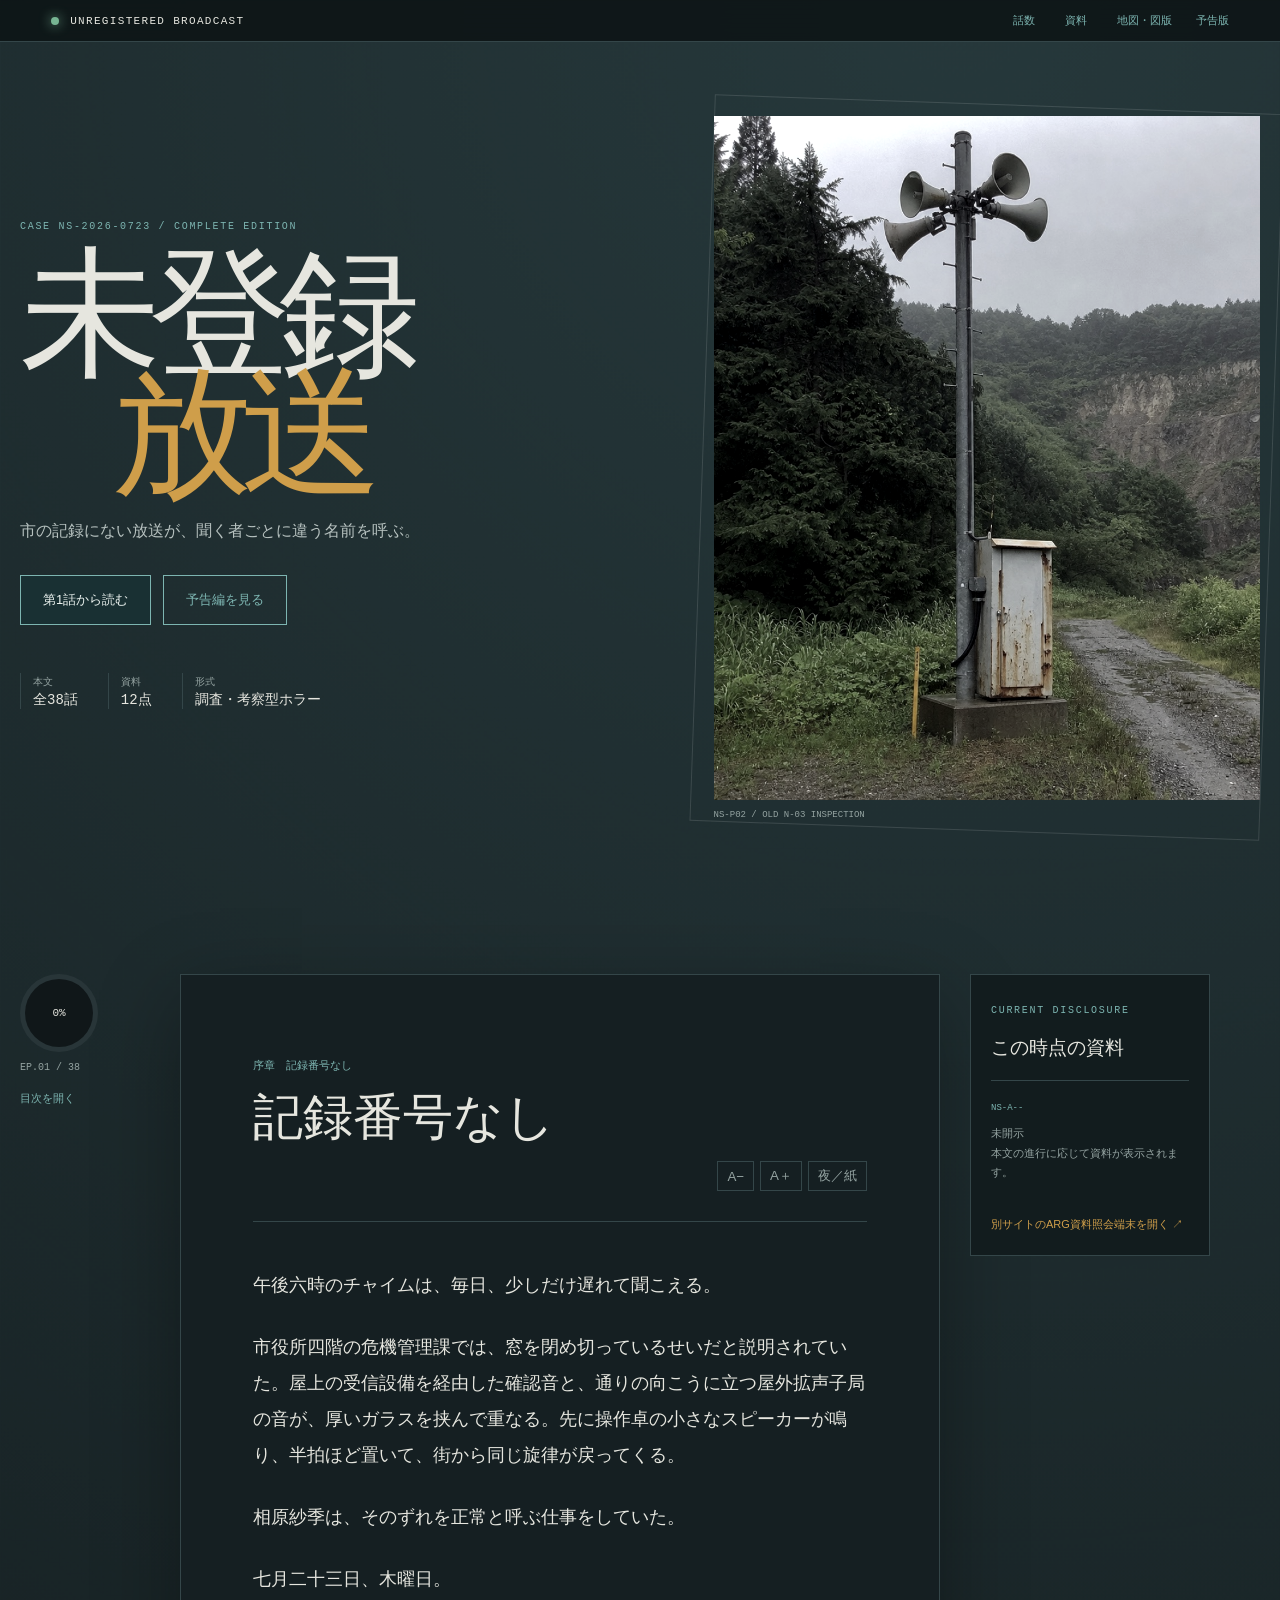
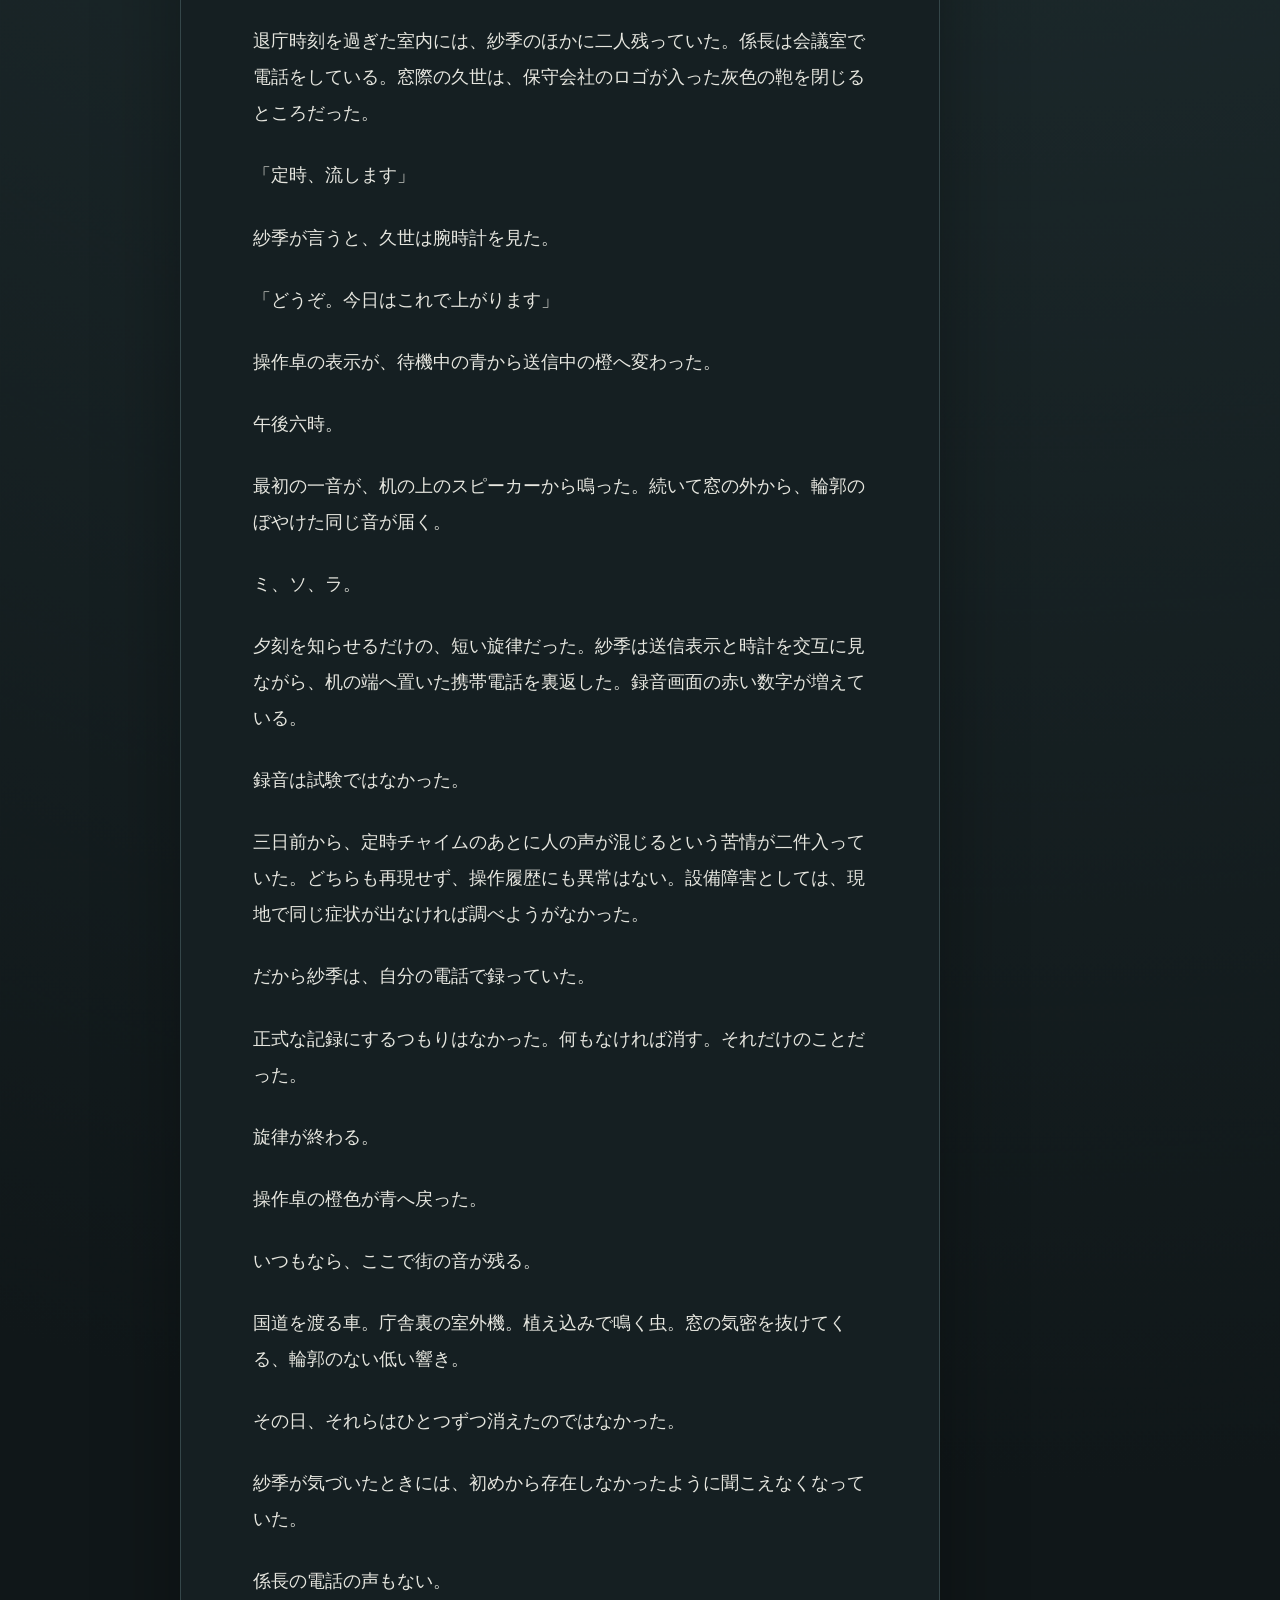
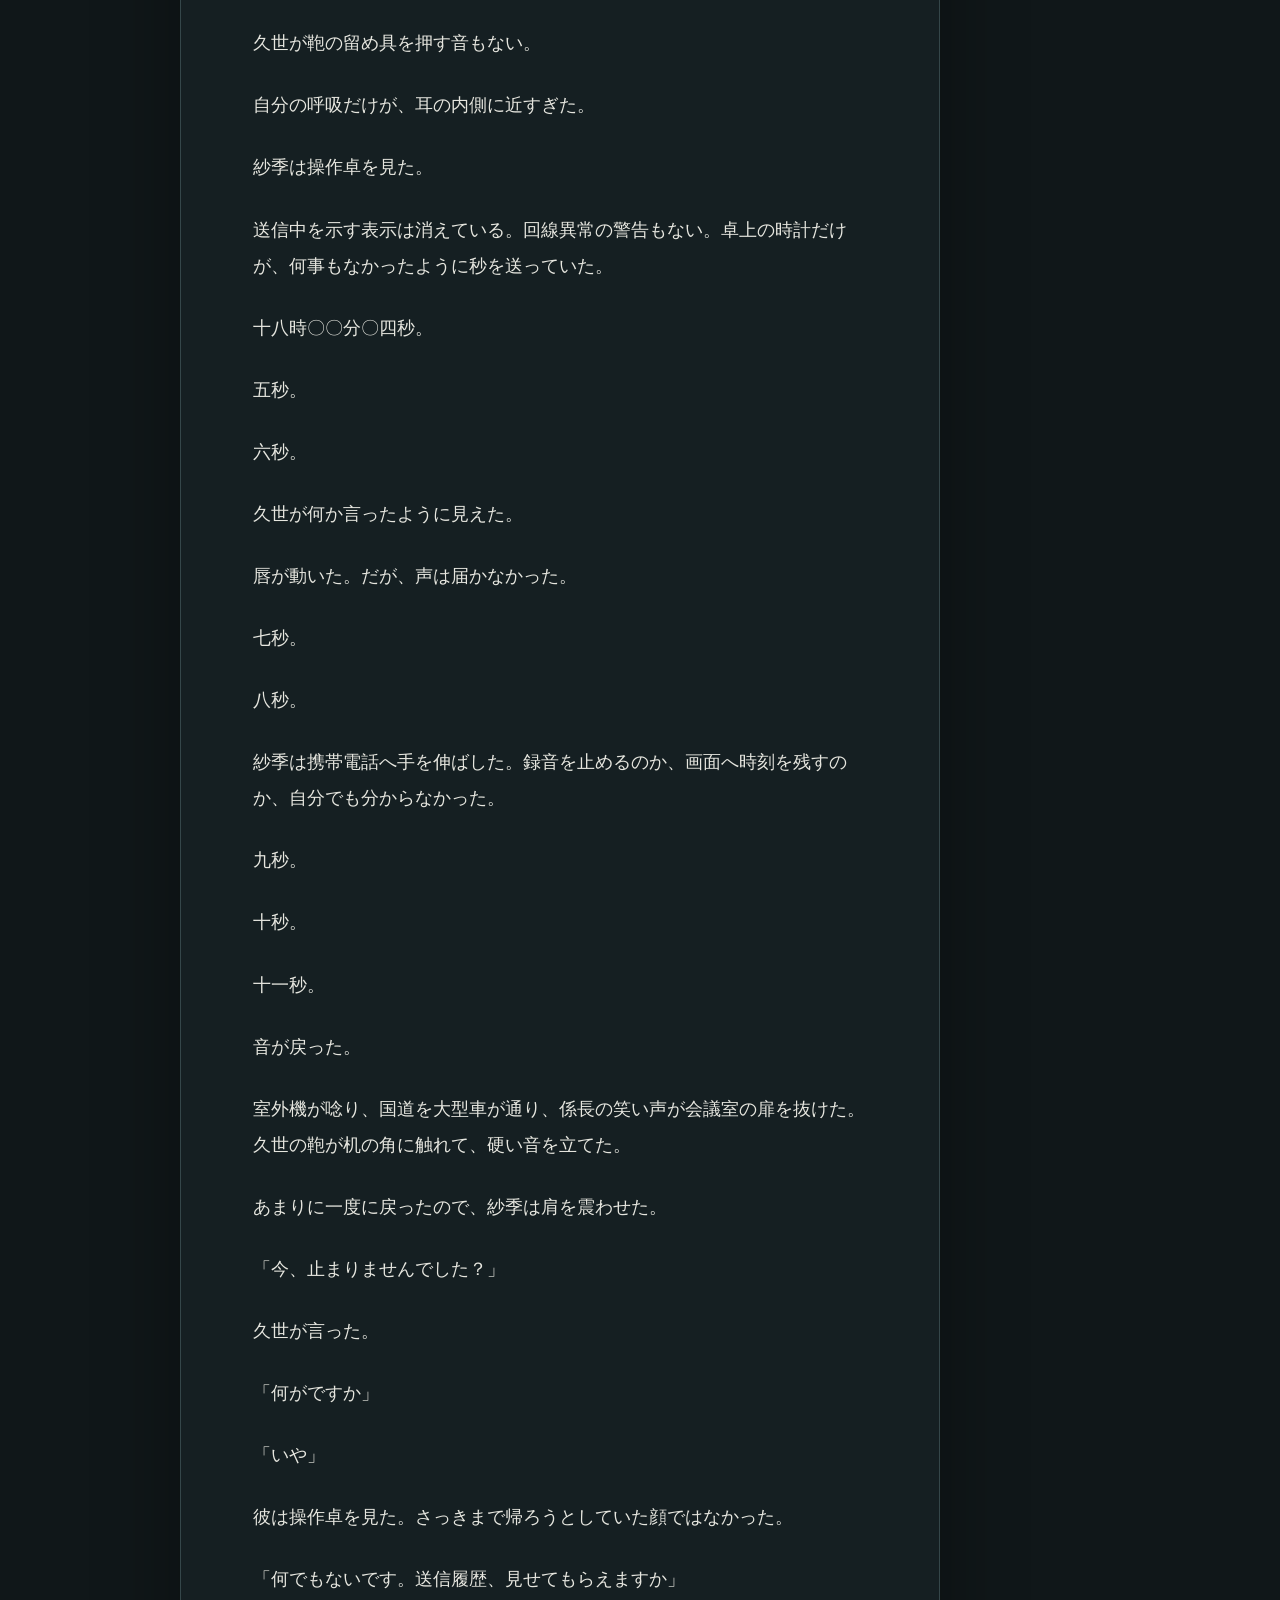
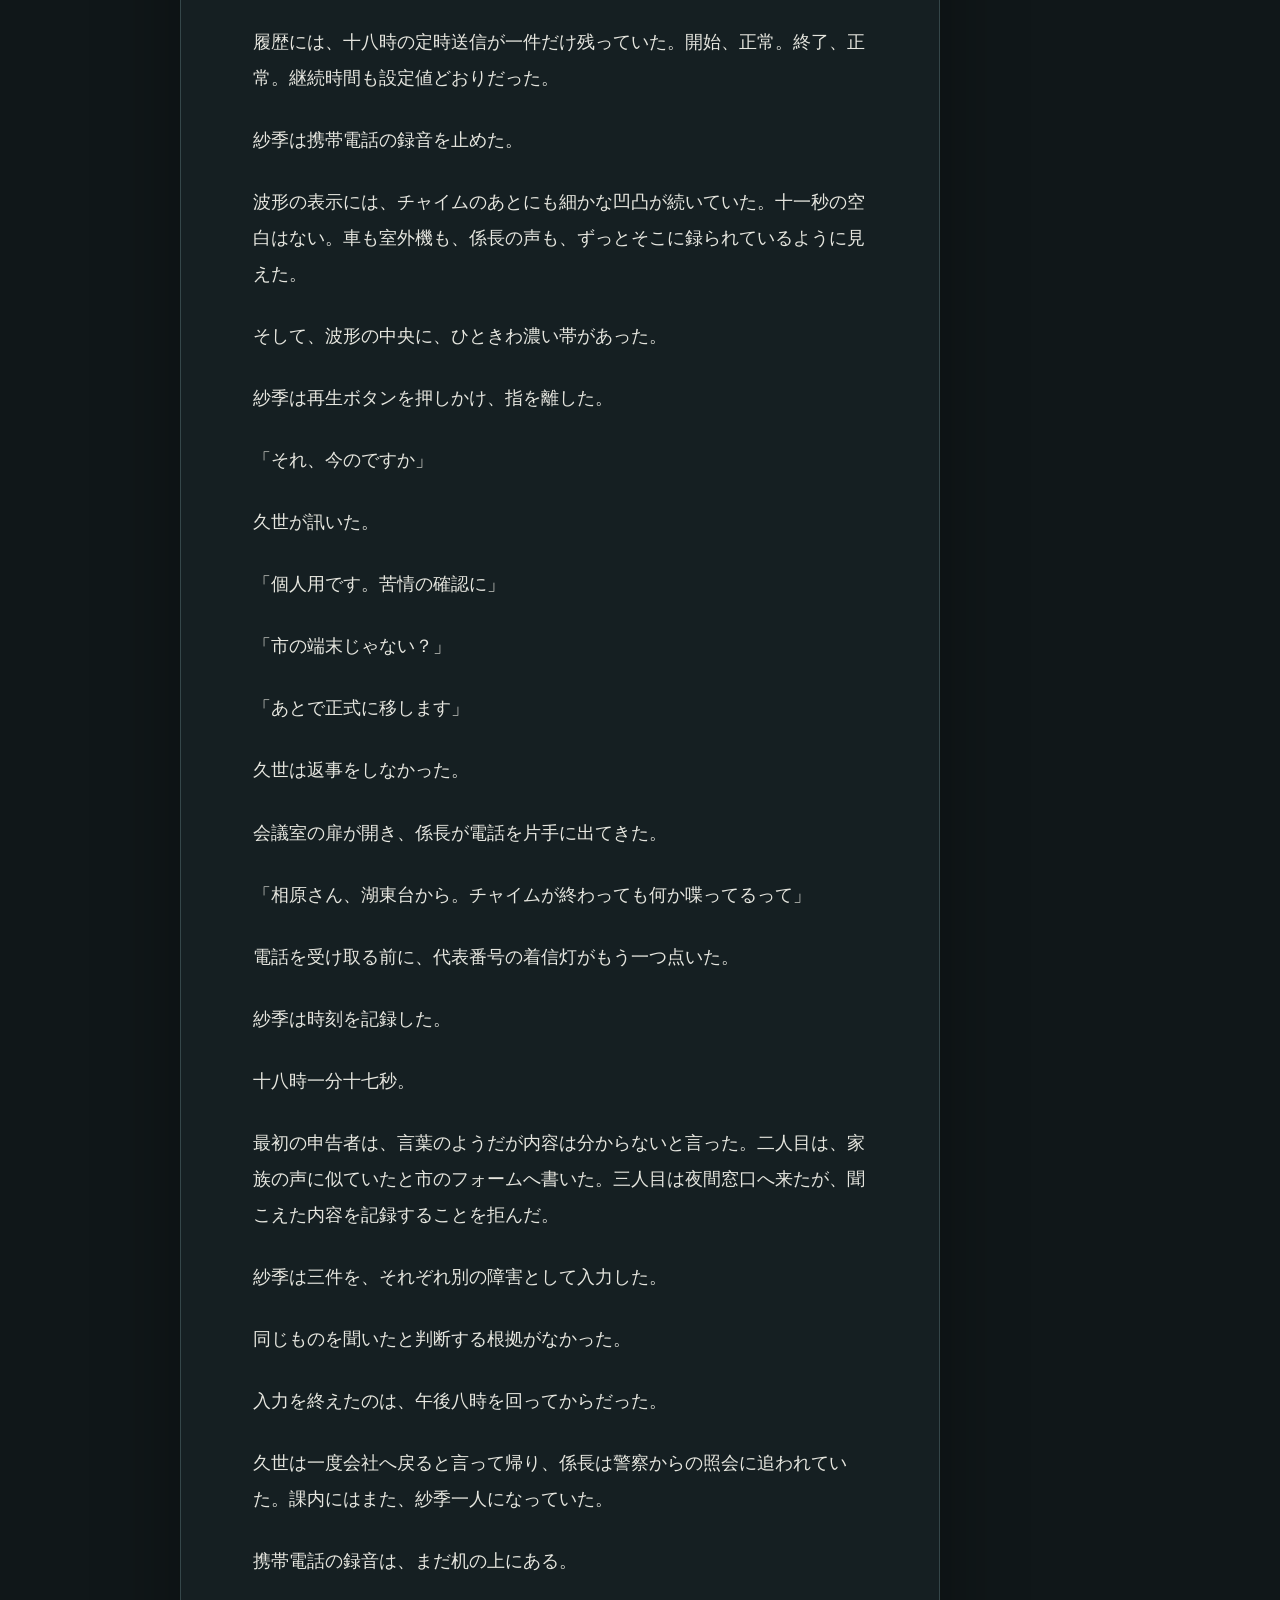
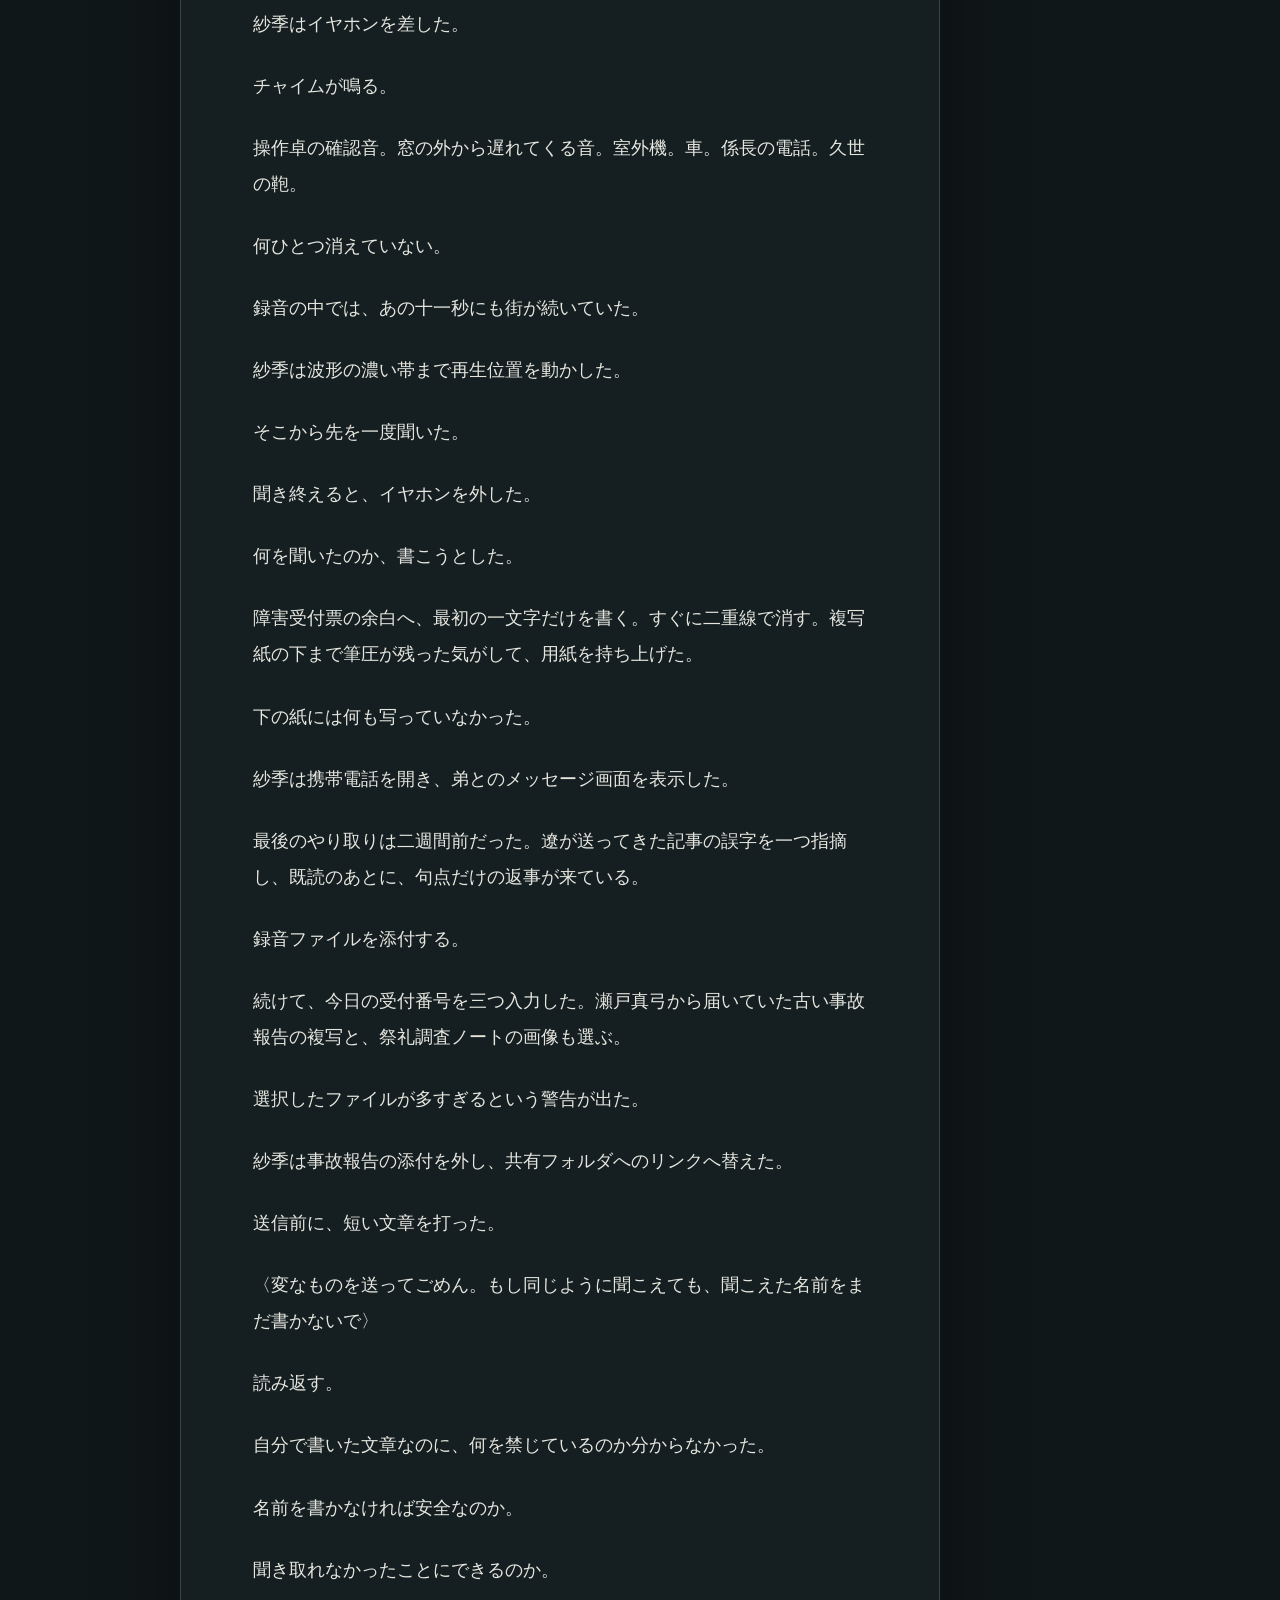
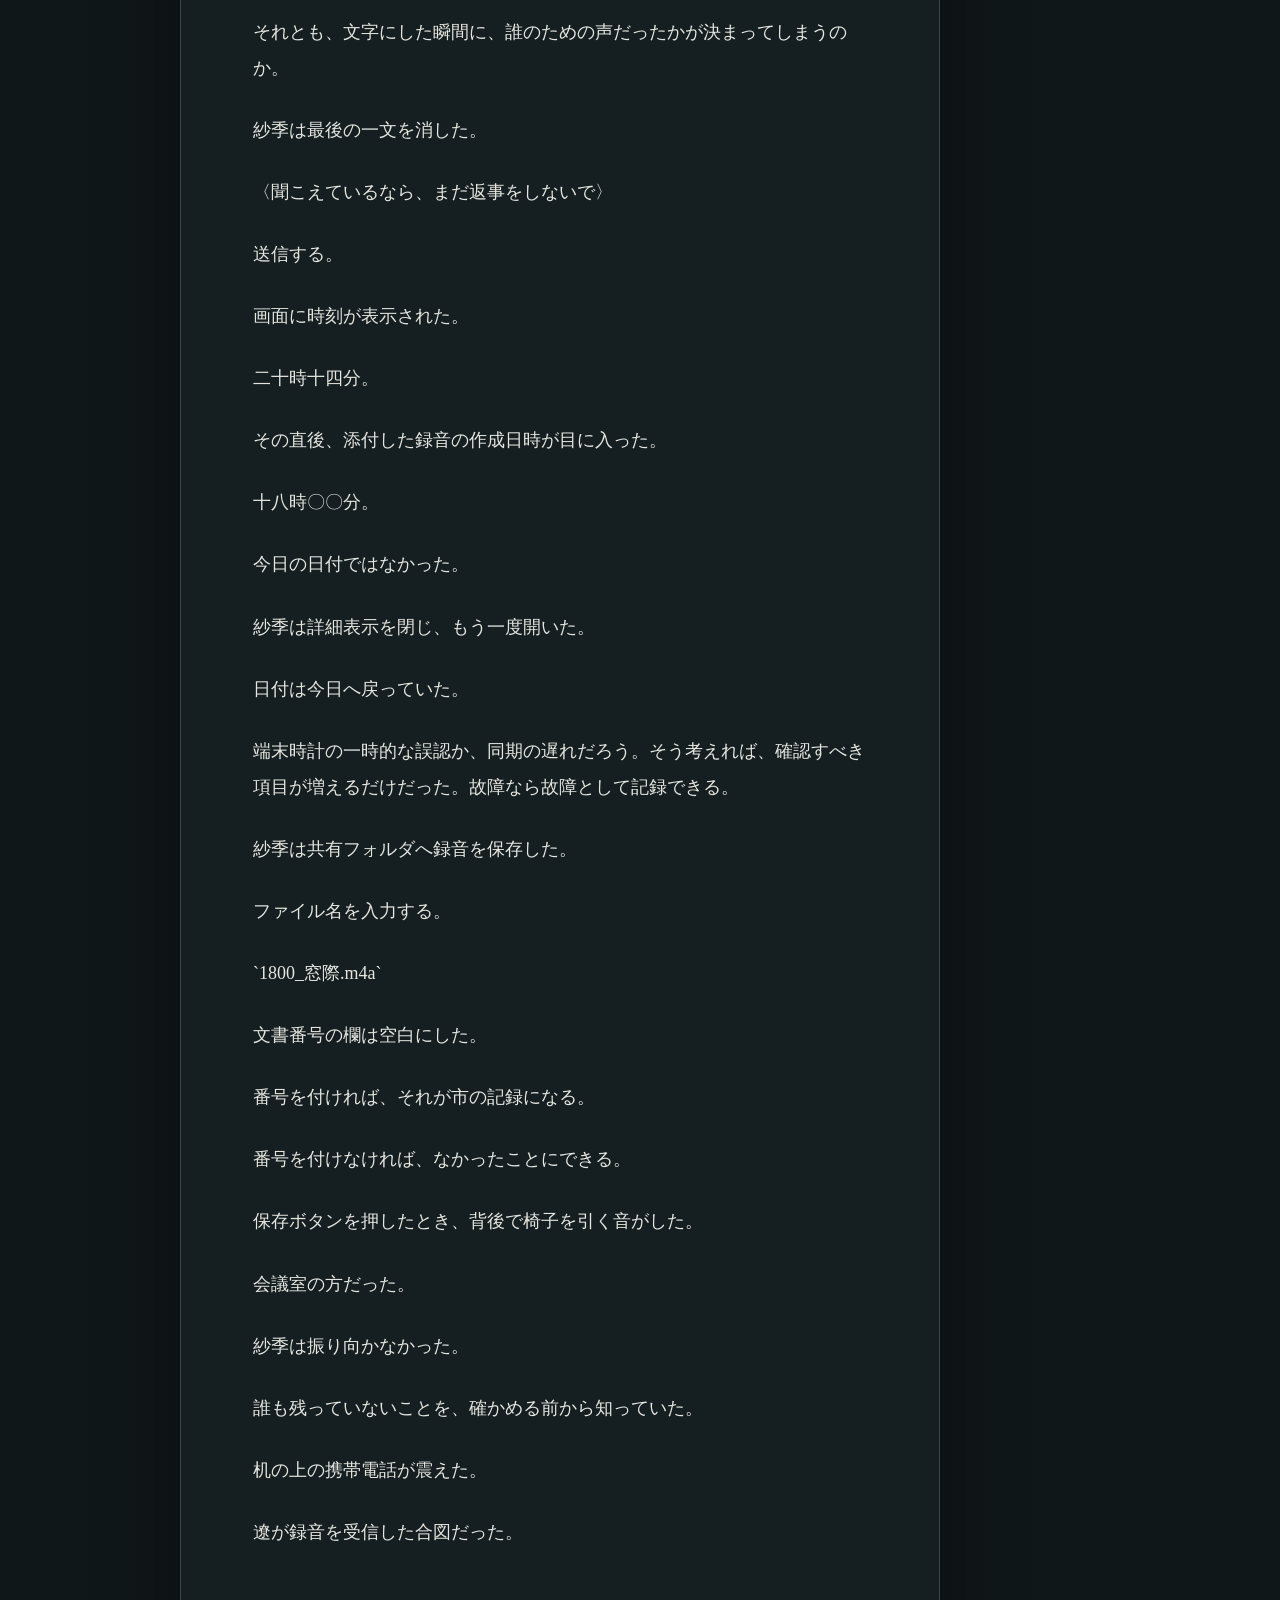
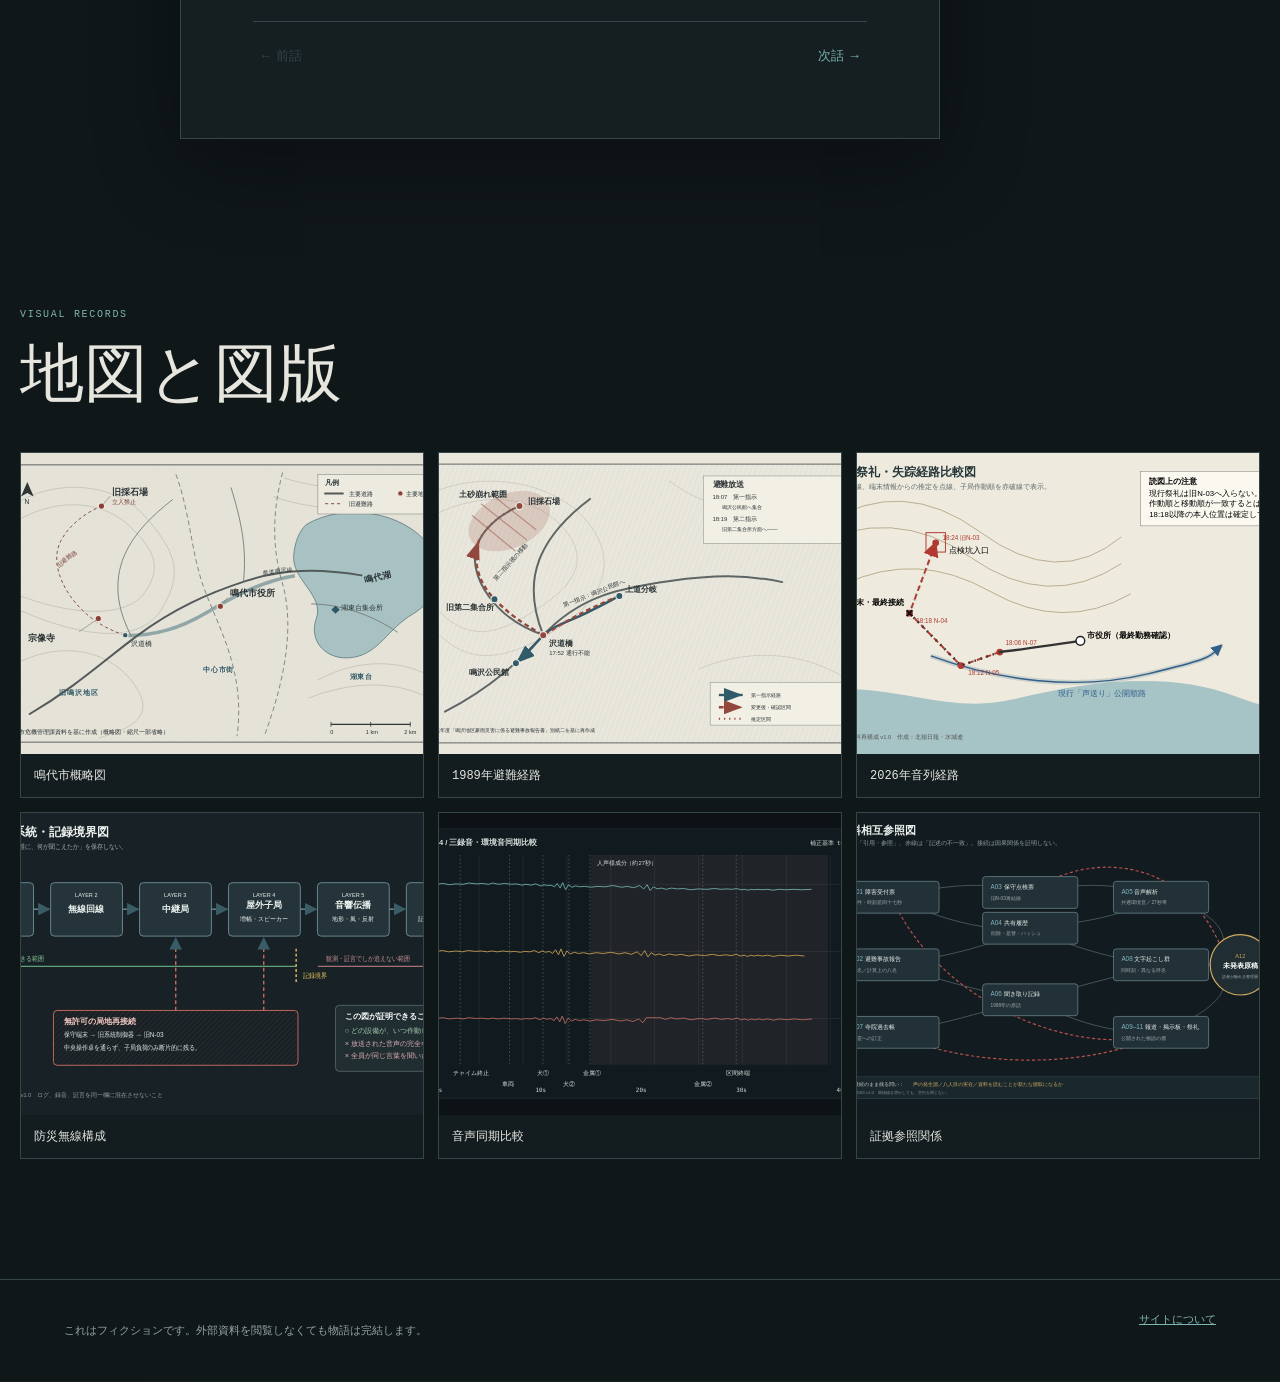
==== complete/index.html @ 3e9d574b "Publish interactive web edition" ====
<!doctype html>
<html lang="ja">
<head>
  <meta charset="utf-8">
  <meta name="viewport" content="width=device-width,initial-scale=1">
  <meta name="theme-color" content="#101719">
  <meta name="description" content="『未登録放送』完全インタラクティブ版。全38話と作中資料、地図、図版を収録。">
  <title>未登録放送｜完全インタラクティブ版</title>
  <link rel="stylesheet" href="complete.css">
</head>
<body>
  <a class="skip" href="#reader">本文へ移動</a>
  <header class="topbar">
    <a class="brand" href="../index.html"><span></span>UNREGISTERED BROADCAST</a>
    <nav aria-label="主要ナビゲーション">
      <button type="button" data-open="episodes">話数</button>
      <button type="button" data-open="evidence">資料</button>
      <button type="button" data-open="visuals">地図・図版</button>
      <a href="../trailer/index.html">予告版</a>
    </nav>
  </header>

  <main>
    <section class="opening" id="opening">
      <div class="opening-copy">
        <p class="kicker">CASE NS-2026-0723 / COMPLETE EDITION</p>
        <h1>未登録<span>放送</span></h1>
        <p class="lead">市の記録にない放送が、聞く者ごとに違う名前を呼ぶ。</p>
        <div class="opening-actions">
          <button id="start-reading" type="button">第1話から読む</button>
          <a href="../trailer/index.html">予告編を見る</a>
        </div>
        <dl class="case-stats">
          <div><dt>本文</dt><dd>全38話</dd></div>
          <div><dt>資料</dt><dd>12点</dd></div>
          <div><dt>形式</dt><dd>調査・考察型ホラー</dd></div>
        </dl>
      </div>
      <figure class="opening-visual">
        <img src="../assets/photos/old-n03-inspection.jpg" alt="山中に残された旧N-03防災無線子局。">
        <figcaption>NS-P02 / OLD N-03 INSPECTION</figcaption>
      </figure>
    </section>

    <section class="reader-shell" id="reader" aria-label="小説本文">
      <aside class="reader-rail" aria-label="読書進行">
        <div class="progress-ring" aria-hidden="true"><span id="progress-value">0%</span></div>
        <p id="episode-position">EP.01 / 38</p>
        <button type="button" data-open="episodes">目次を開く</button>
      </aside>

      <article class="reader-card">
        <header class="episode-head">
          <p id="episode-chapter">序章</p>
          <h2 id="episode-title">記録番号なし</h2>
          <div class="reader-controls" aria-label="表示設定">
            <button id="font-down" type="button" aria-label="文字を小さく">A−</button>
            <button id="font-up" type="button" aria-label="文字を大きく">A＋</button>
            <button id="theme-toggle" type="button">夜／紙</button>
          </div>
        </header>
        <div id="story-text" class="story-text"></div>
        <footer class="episode-nav">
          <button id="previous" type="button">← 前話</button>
          <button id="next" type="button">次話 →</button>
        </footer>
      </article>

      <aside class="context-panel" aria-label="現在の記録情報">
        <p class="mono">CURRENT DISCLOSURE</p>
        <h3>この時点の資料</h3>
        <div id="context-evidence"></div>
        <a href="https://nonamenonowork.github.io/narushiro-archive/">別サイトのARG資料照会端末を開く ↗</a>
      </aside>
    </section>

    <section class="visual-section" id="visual-section">
      <div class="section-title"><p>VISUAL RECORDS</p><h2>地図と図版</h2></div>
      <div class="visual-grid">
        <button class="visual-card" data-image="../assets/maps/narushiro-overview.svg" data-alt="鳴代市全域と主要地点の概略地図。"><img src="../assets/maps/narushiro-overview.svg" alt=""><span>鳴代市概略図</span></button>
        <button class="visual-card" data-image="../assets/maps/narusawa-1989-evacuation.svg" data-alt="1989年の避難経路と事故地点を示す地図。"><img src="../assets/maps/narusawa-1989-evacuation.svg" alt=""><span>1989年避難経路</span></button>
        <button class="visual-card" data-image="../assets/maps/narushiro-2026-route.svg" data-alt="2026年の申告地点と子局起動順を示す地図。"><img src="../assets/maps/narushiro-2026-route.svg" alt=""><span>2026年音列経路</span></button>
        <button class="visual-card" data-image="../assets/documents/broadcast-system.svg" data-alt="中央操作卓と局地接続の違いを示す設備構成図。"><img src="../assets/documents/broadcast-system.svg" alt=""><span>防災無線構成</span></button>
        <button class="visual-card" data-image="../assets/documents/audio-sync-comparison.svg" data-alt="三音源の環境音同期と人声様成分を比較する図。"><img src="../assets/documents/audio-sync-comparison.svg" alt=""><span>音声同期比較</span></button>
        <button class="visual-card" data-image="../assets/documents/evidence-cross-reference.svg" data-alt="十二資料の参照関係を示す図。"><img src="../assets/documents/evidence-cross-reference.svg" alt=""><span>証拠参照関係</span></button>
      </div>
    </section>
  </main>

  <dialog id="drawer" class="drawer">
    <div class="drawer-head"><h2 id="drawer-title">目次</h2><button id="drawer-close" type="button" aria-label="閉じる">×</button></div>
    <div id="drawer-content"></div>
  </dialog>

  <dialog id="lightbox" class="lightbox">
    <button id="lightbox-close" type="button" aria-label="閉じる">×</button>
    <img id="lightbox-image" alt="">
    <p id="lightbox-caption"></p>
  </dialog>

  <footer class="site-footer">
    <p>これはフィクションです。外部資料を閲覧しなくても物語は完結します。</p>
    <a href="../about.html">サイトについて</a>
  </footer>
  <script src="story-data.js"></script>
  <script src="complete.js"></script>
</body>
</html>
---- complete/complete.css ----
:root{--bg:#101719;--panel:#172124;--ink:#e6e6df;--muted:#94a3a1;--line:#344649;--accent:#cf9e4a;--cyan:#7db5b1;--danger:#af5b54;--reader-size:18px}*{box-sizing:border-box}html{scroll-behavior:smooth}body{margin:0;background:radial-gradient(circle at 75% 0,#26383b 0,transparent 28%),var(--bg);color:var(--ink);font-family:"Hiragino Kaku Gothic ProN","Yu Gothic",sans-serif;line-height:1.8}.skip{position:fixed;top:-80px;left:12px;z-index:99;background:#fff;color:#111;padding:8px}.skip:focus{top:12px}.topbar{position:sticky;top:0;z-index:20;display:flex;justify-content:space-between;align-items:center;padding:12px clamp(16px,4vw,64px);border-bottom:1px solid var(--line);background:#0e1517e8;backdrop-filter:blur(14px)}.brand{display:flex;align-items:center;gap:11px;color:var(--ink);font:11px ui-monospace,monospace;letter-spacing:.12em;text-decoration:none}.brand span{width:8px;height:8px;border-radius:50%;background:#77b493;box-shadow:0 0 12px #77b493}.topbar nav{display:flex;gap:18px;align-items:center}.topbar button,.topbar nav a{border:0;background:none;color:var(--cyan);font:11px ui-monospace,monospace;text-decoration:none;cursor:pointer}.opening{min-height:calc(100vh - 48px);display:grid;grid-template-columns:1.05fr .95fr;align-items:center;gap:clamp(35px,7vw,100px);width:min(1300px,calc(100% - 40px));margin:auto;padding:70px 0}.kicker,.mono,.section-title p{color:var(--cyan);font:10px ui-monospace,monospace;letter-spacing:.17em}.opening h1{margin:.16em 0;font:clamp(64px,11vw,150px)/.85 "Yu Mincho",serif;font-weight:500;letter-spacing:-.08em}.opening h1 span{display:block;color:var(--accent);margin-left:.65em}.lead{max-width:520px;color:#b6c1bf}.opening-actions{display:flex;gap:12px;margin:30px 0}.opening-actions button,.opening-actions a{padding:12px 22px;border:1px solid var(--cyan);background:#193033;color:#edf4f1;text-decoration:none;font-size:13px;cursor:pointer}.opening-actions a{background:transparent;color:var(--cyan)}.case-stats{display:flex;gap:30px;margin-top:48px}.case-stats div{border-left:1px solid var(--line);padding-left:12px}.case-stats dt{color:var(--muted);font-size:10px}.case-stats dd{margin:0;font:14px ui-monospace,monospace}.opening-visual{position:relative;margin:0}.opening-visual:before{content:"";position:absolute;inset:-12px;border:1px solid #ffffff20;transform:rotate(2deg)}.opening-visual img{display:block;width:100%;aspect-ratio:4/5;object-fit:cover;filter:saturate(.55) contrast(1.08)}.opening-visual figcaption{margin-top:10px;color:var(--muted);font:9px ui-monospace,monospace}.reader-shell{display:grid;grid-template-columns:130px minmax(0,760px) 240px;gap:30px;align-items:start;width:min(1240px,calc(100% - 40px));margin:0 auto;padding:80px 0}.reader-rail,.context-panel{position:sticky;top:90px}.progress-ring{--p:0deg;display:grid;place-items:center;width:78px;height:78px;border-radius:50%;background:conic-gradient(var(--cyan) var(--p),#283538 0);position:relative}.progress-ring:after{content:"";position:absolute;inset:5px;border-radius:50%;background:var(--bg)}.progress-ring span{z-index:1;font:11px ui-monospace,monospace}.reader-rail p{font:10px ui-monospace,monospace;color:var(--muted)}.reader-rail button{border:0;background:none;color:var(--cyan);padding:0;font-size:11px;cursor:pointer}.reader-card{min-height:80vh;padding:clamp(25px,6vw,72px);border:1px solid var(--line);background:#151f22;box-shadow:0 25px 80px #0005}.episode-head{padding-bottom:30px;border-bottom:1px solid var(--line)}.episode-head>p{color:var(--cyan);font:11px ui-monospace,monospace}.episode-head h2{margin:.2em 0;font:clamp(30px,5vw,50px) "Yu Mincho",serif;font-weight:500}.reader-controls{display:flex;justify-content:flex-end;gap:6px}.reader-controls button{border:1px solid var(--line);background:none;color:var(--muted);padding:5px 9px;cursor:pointer}.story-text{padding:45px 0;font:var(--reader-size)/2 "Yu Mincho","Hiragino Mincho ProN",serif}.story-text p{margin:0 0 1.45em}.story-text .document-line{padding:.8em 1em;border-left:2px solid var(--accent);background:#0d1517;color:#c8cfcc;font-family:ui-monospace,monospace;font-size:.78em;white-space:pre-wrap}.story-text .rule{height:1px;background:var(--line);margin:2em 0}.episode-nav{display:flex;justify-content:space-between;padding-top:24px;border-top:1px solid var(--line)}.episode-nav button{border:0;background:none;color:var(--cyan);cursor:pointer}.episode-nav button:disabled{opacity:.25}.context-panel{padding:20px;border:1px solid var(--line);background:#121c1e}.context-panel h3{font:19px "Yu Mincho",serif}.context-panel article{padding:10px 0;border-top:1px solid var(--line)}.context-panel article span{color:var(--cyan);font:9px ui-monospace,monospace}.context-panel article p{margin:4px 0;color:var(--muted);font-size:11px}.context-panel>a{display:block;margin-top:18px;color:var(--accent);font-size:11px;text-decoration:none}.visual-section{width:min(1240px,calc(100% - 40px));margin:0 auto;padding:80px 0 120px}.section-title h2{margin:0 0 35px;font:clamp(34px,6vw,64px) "Yu Mincho",serif}.visual-grid{display:grid;grid-template-columns:repeat(3,1fr);gap:14px}.visual-card{padding:0;border:1px solid var(--line);background:#131d20;color:var(--ink);text-align:left;cursor:zoom-in}.visual-card img{display:block;width:100%;aspect-ratio:4/3;object-fit:cover;background:#e7e1d2}.visual-card span{display:block;padding:13px;font:12px ui-monospace,monospace}.drawer{width:min(720px,94vw);height:min(86vh,900px);margin:0 0 0 auto;border:0;border-left:1px solid var(--line);background:#111a1d;color:var(--ink);padding:0}.drawer::backdrop,.lightbox::backdrop{background:#050909c9;backdrop-filter:blur(4px)}.drawer-head{position:sticky;top:0;display:flex;justify-content:space-between;align-items:center;padding:18px 24px;border-bottom:1px solid var(--line);background:#111a1d}.drawer-head h2{margin:0;font:24px "Yu Mincho",serif}.drawer-head button,.lightbox>button{border:0;background:none;color:var(--ink);font-size:26px;cursor:pointer}.episode-list{display:grid;grid-template-columns:repeat(2,1fr);padding:12px}.episode-list button{padding:16px;border:1px solid #26383b;background:#152124;color:var(--ink);text-align:left;cursor:pointer}.episode-list button.current{border-color:var(--accent)}.episode-list small{display:block;color:var(--cyan);font:9px ui-monospace,monospace}.evidence-list{display:grid;grid-template-columns:repeat(2,1fr);gap:10px;padding:16px}.evidence-list a{min-height:130px;padding:16px;border:1px solid var(--line);color:var(--ink);text-decoration:none}.evidence-list span{display:block;color:var(--cyan);font:9px ui-monospace,monospace}.evidence-list p{color:var(--muted);font-size:11px}.lightbox{max-width:96vw;max-height:94vh;border:1px solid var(--line);background:#0d1416;color:var(--ink);padding:38px}.lightbox>button{position:absolute;right:8px;top:2px}.lightbox img{display:block;max-width:88vw;max-height:76vh;background:#e7e1d2}.lightbox p{margin:9px 0 0;color:var(--muted);font-size:12px}.paper{--bg:#e7e1d3;--panel:#f2ede2;--ink:#282b2b;--muted:#626c6a;--line:#b9b3a7;--accent:#8b5e22;--cyan:#296f72;background:#e7e1d3}.paper .reader-card,.paper .context-panel,.paper .drawer{background:#f2ede2}.paper .progress-ring:after{background:#e7e1d3}.site-footer{display:flex;justify-content:space-between;padding:30px clamp(20px,5vw,70px);border-top:1px solid var(--line);color:var(--muted);font-size:11px}.site-footer a{color:var(--cyan)}@media(max-width:980px){.reader-shell{grid-template-columns:70px minmax(0,1fr)}.context-panel{position:static;grid-column:2}.opening{grid-template-columns:1fr 1fr}.visual-grid{grid-template-columns:repeat(2,1fr)}}@media(max-width:680px){.topbar nav button{display:none}.opening{grid-template-columns:1fr;padding-top:48px}.opening-visual{order:-1}.opening-visual img{aspect-ratio:16/9}.opening h1{font-size:66px}.case-stats{gap:12px}.reader-shell{display:block;width:min(100% - 18px,760px);padding-top:35px}.reader-rail{position:static;display:flex;align-items:center;gap:12px;margin-bottom:12px}.progress-ring{width:52px;height:52px}.reader-card{padding:24px 18px}.story-text{--reader-size:17px}.context-panel{margin-top:14px}.visual-grid{grid-template-columns:1fr}.episode-list,.evidence-list{grid-template-columns:1fr}.drawer{width:96vw}.site-footer{display:block}.site-footer a{display:block;margin-top:8px}}@media(prefers-reduced-motion:reduce){html{scroll-behavior:auto}*{animation:none!important;transition:none!important}}
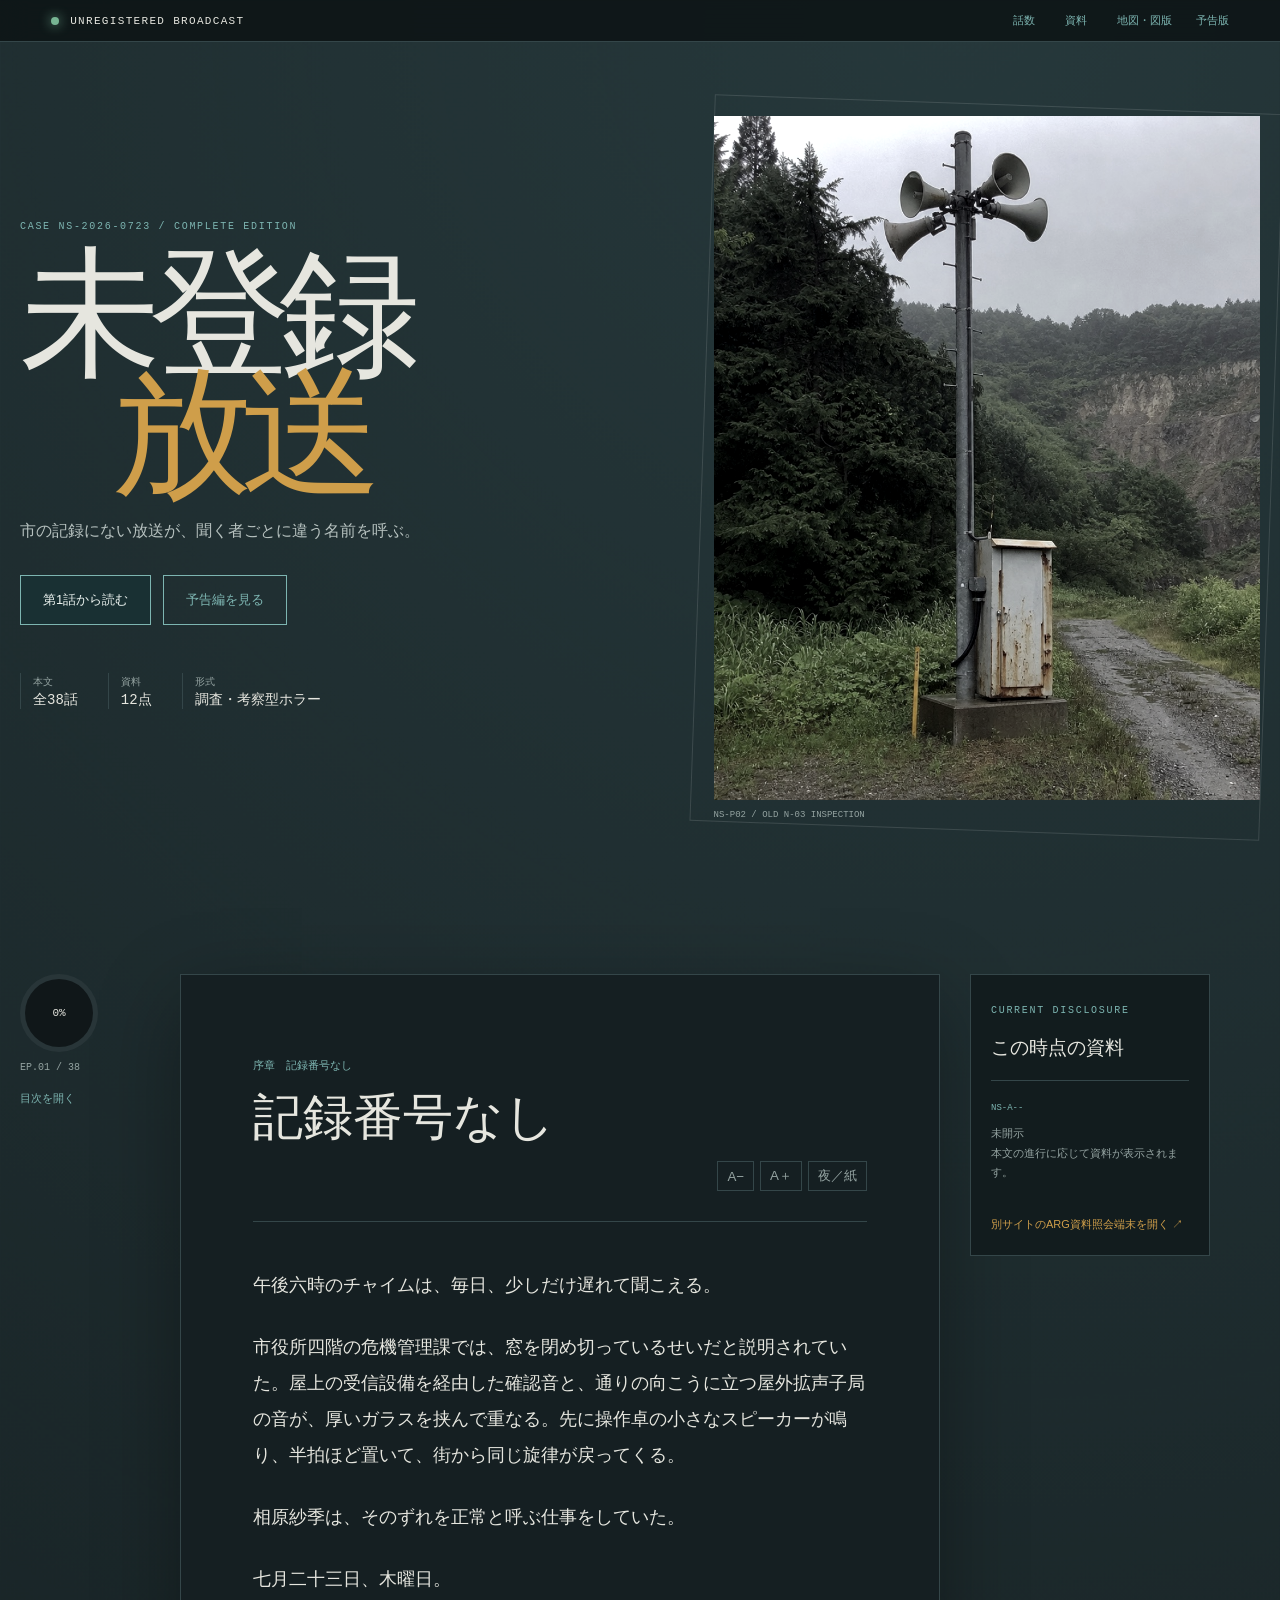
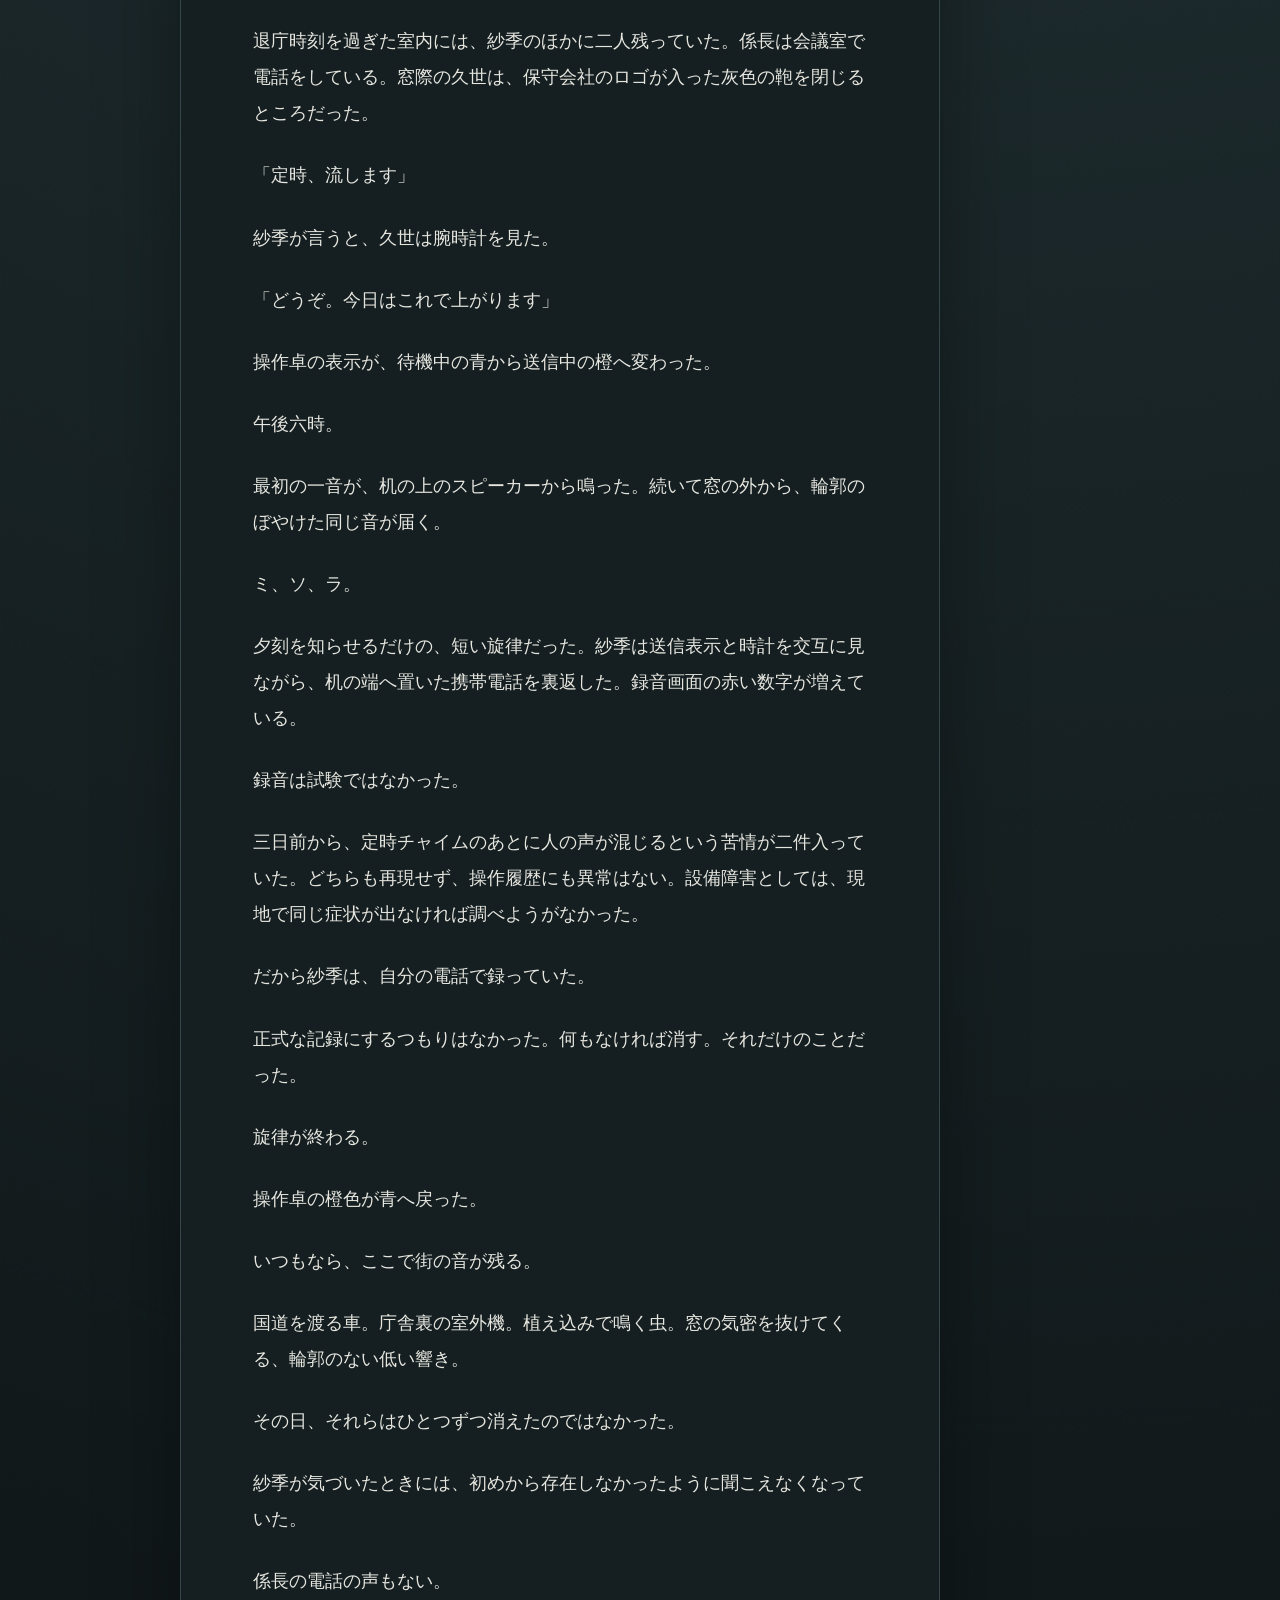
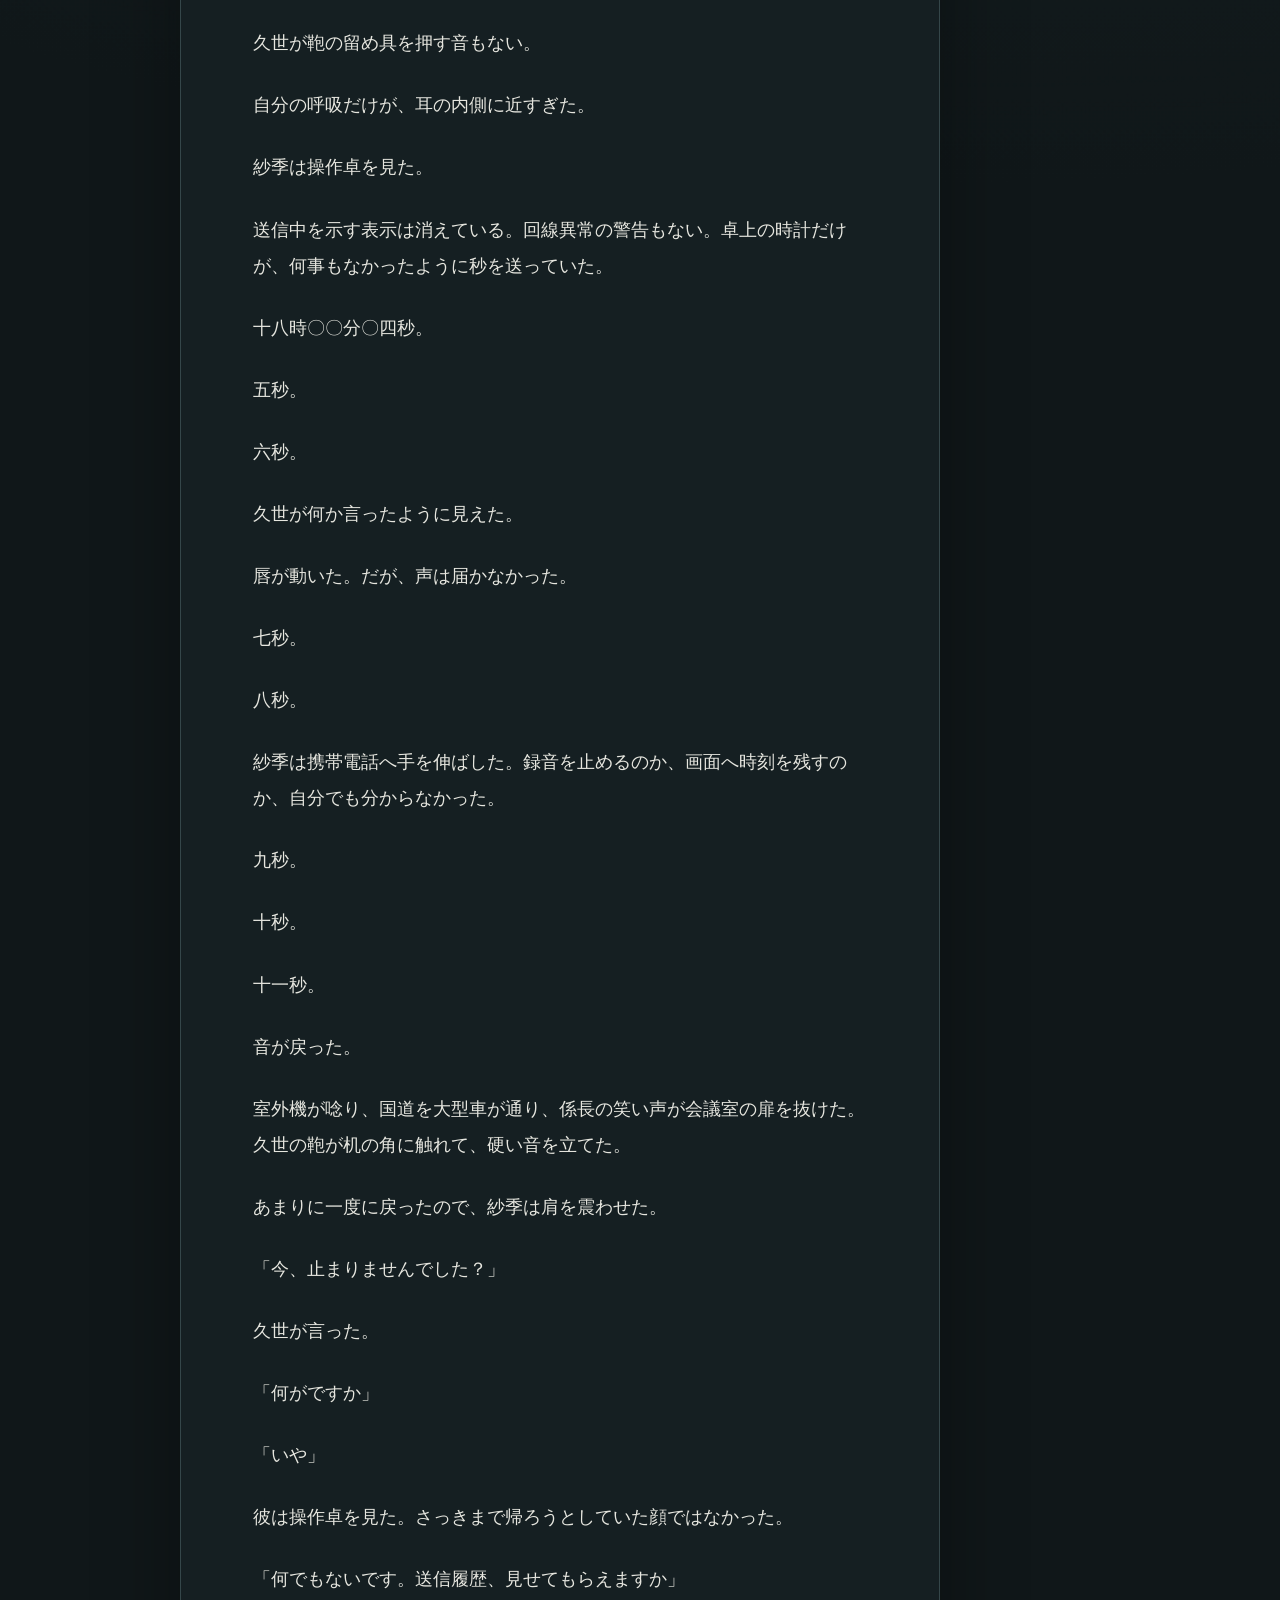
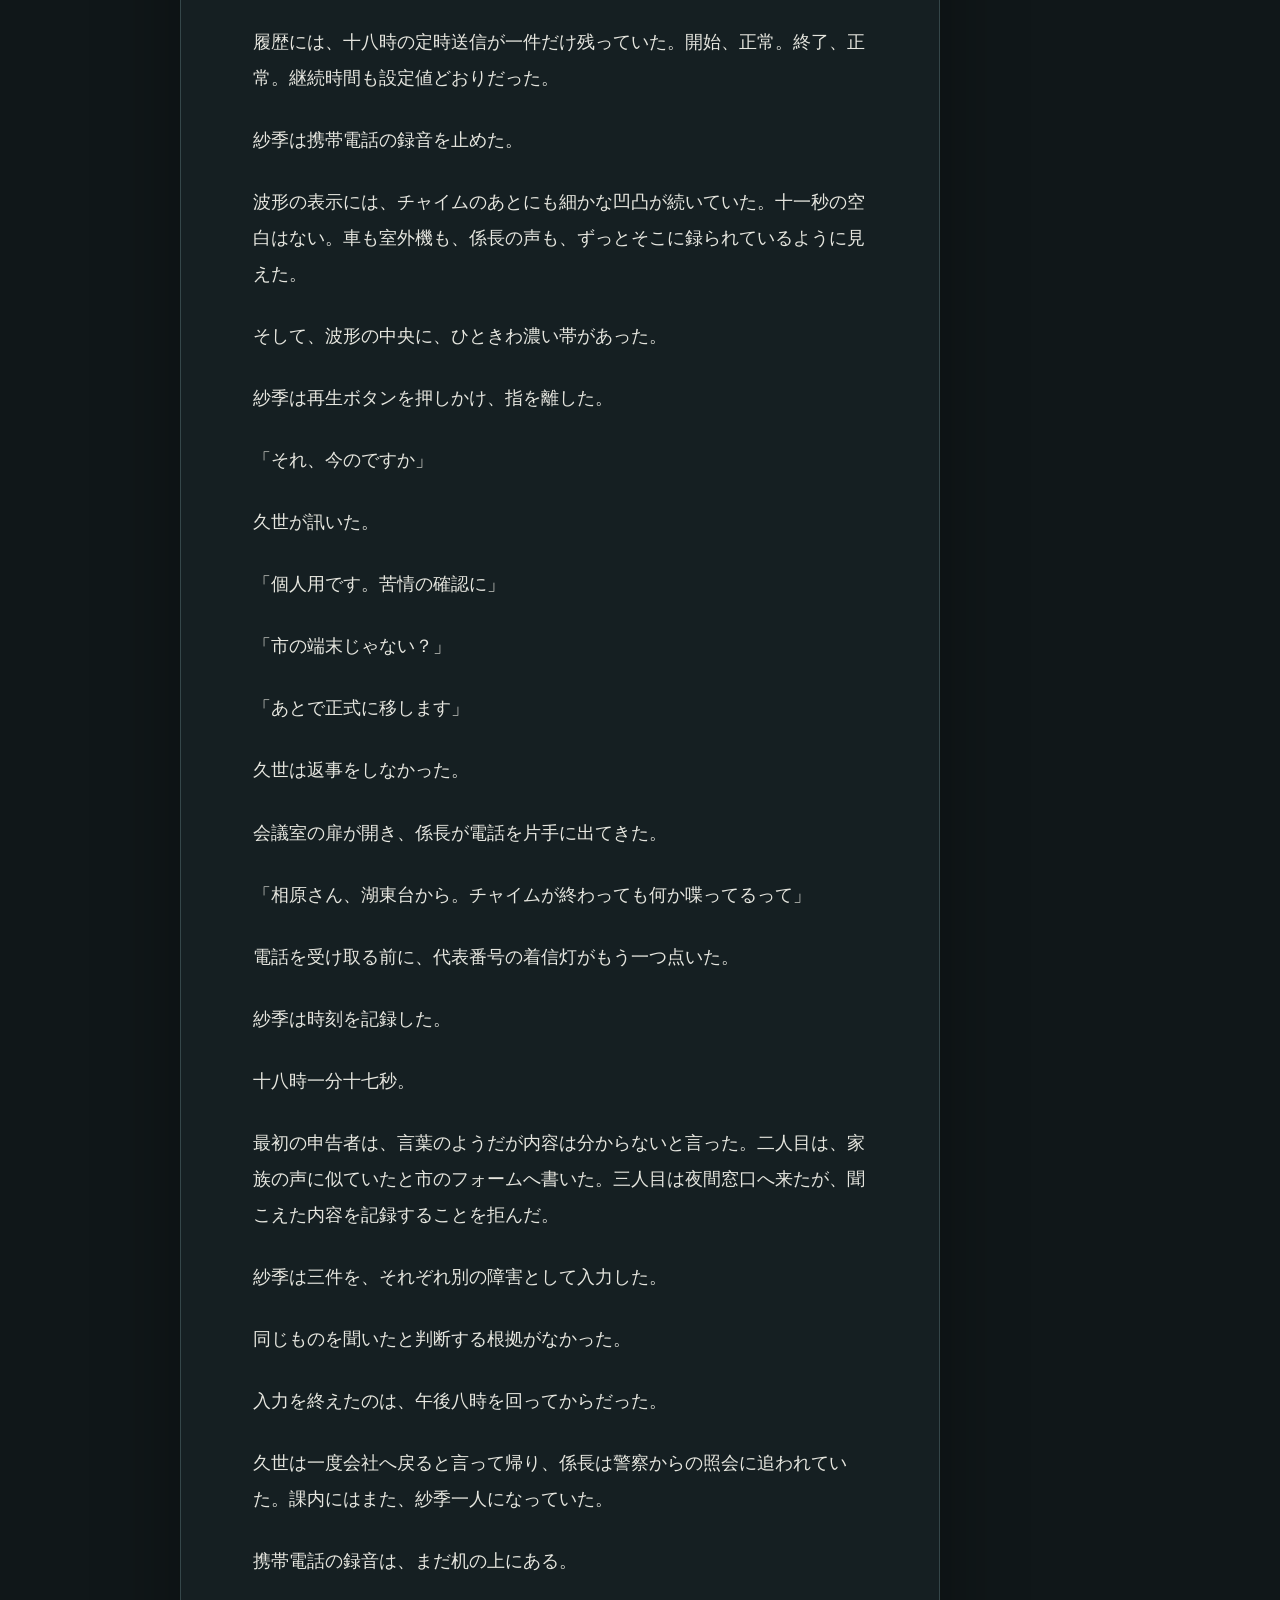
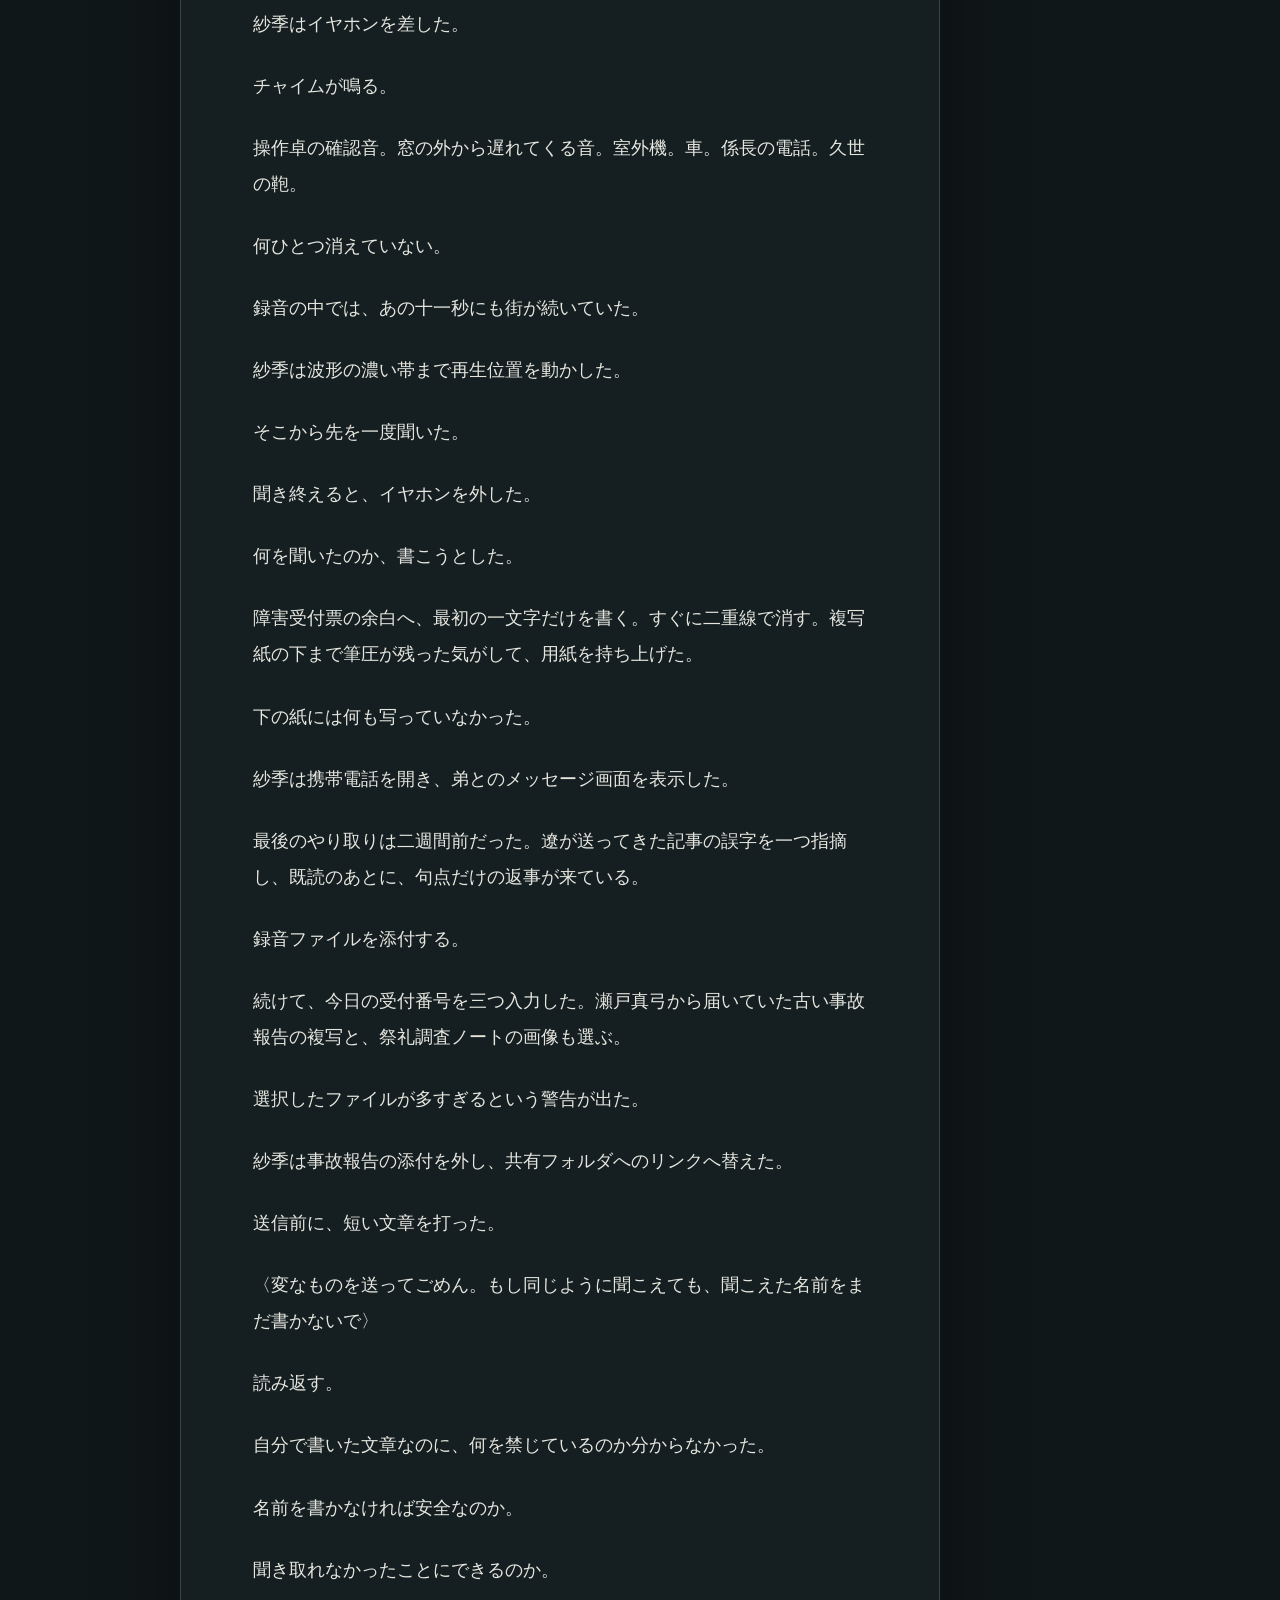
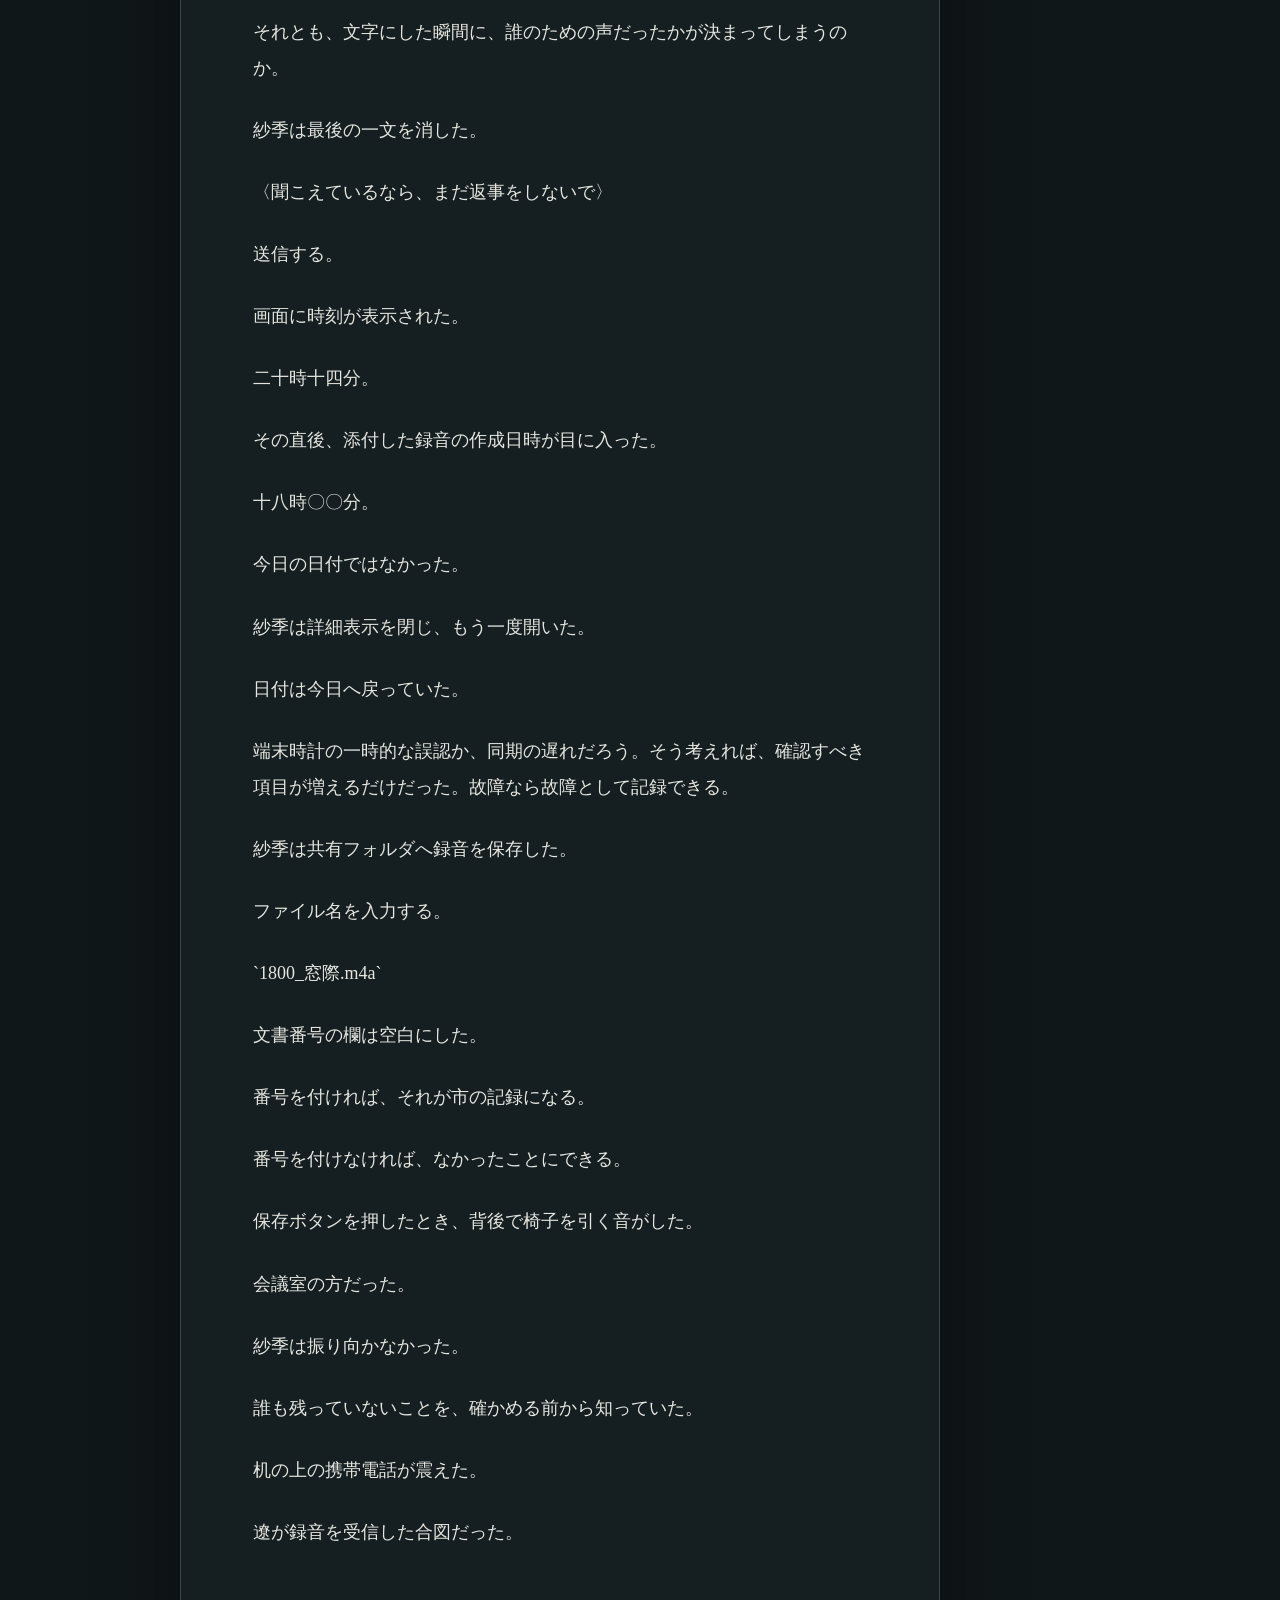
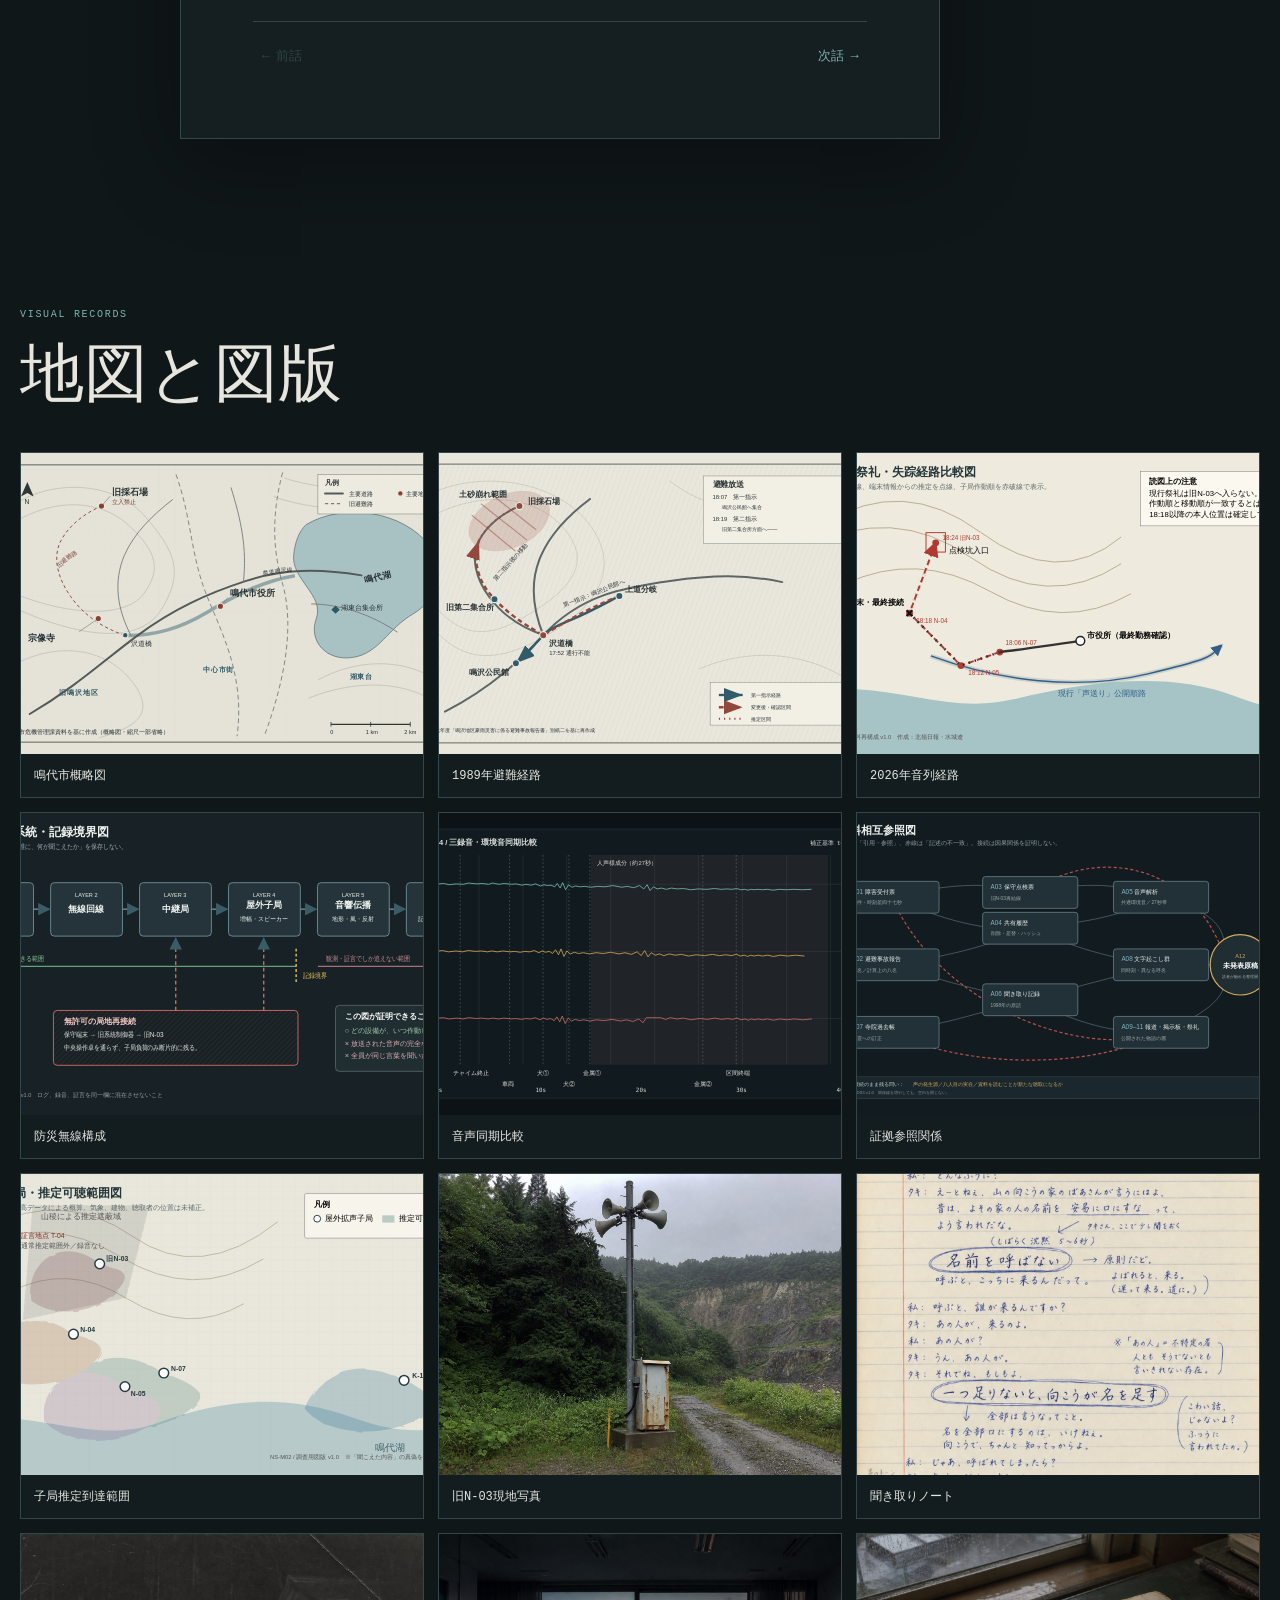
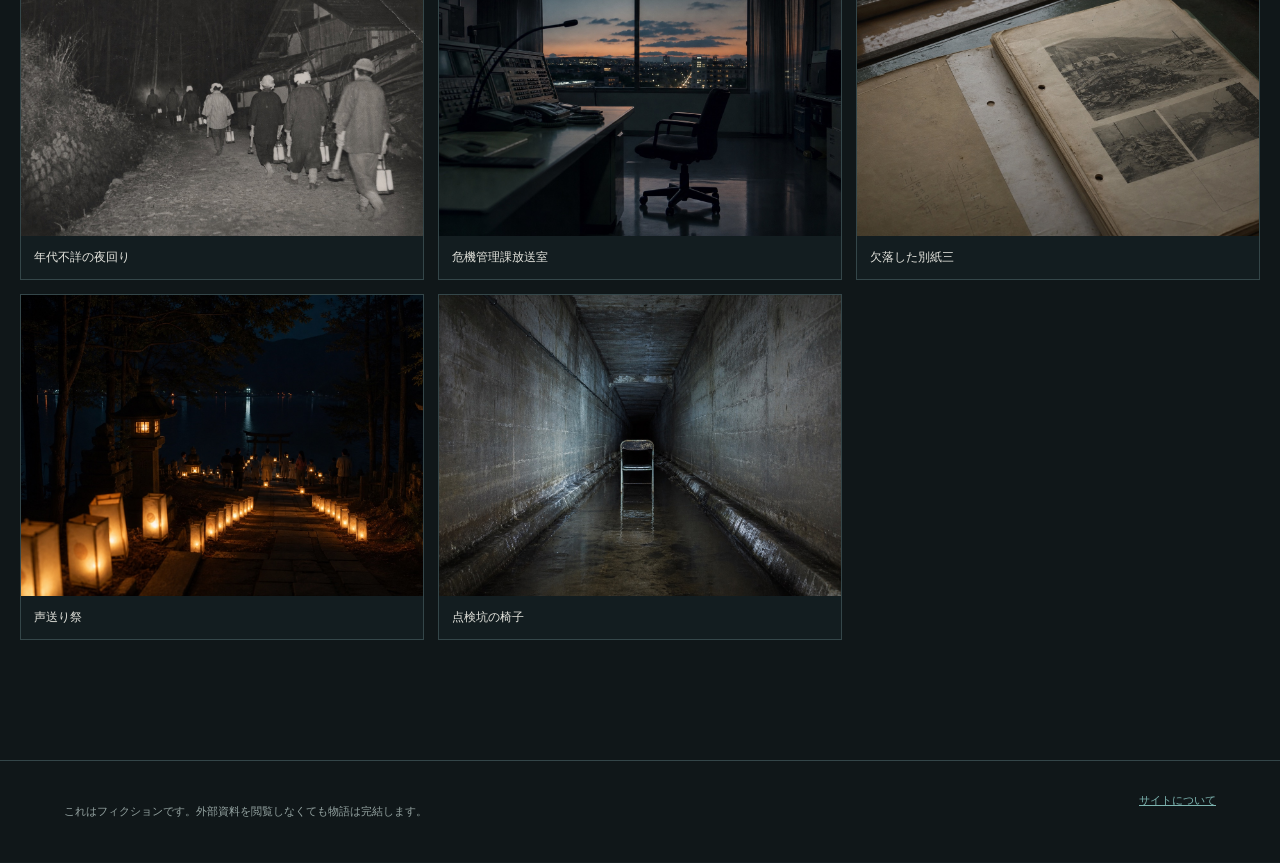
==== commit 217ac6ea: "Expand visuals and recut trailer" ====
--- a/complete/index.html
+++ b/complete/index.html
@@ -83,6 +83,14 @@
         <button class="visual-card" data-image="../assets/documents/broadcast-system.svg" data-alt="中央操作卓と局地接続の違いを示す設備構成図。"><img src="../assets/documents/broadcast-system.svg" alt=""><span>防災無線構成</span></button>
         <button class="visual-card" data-image="../assets/documents/audio-sync-comparison.svg" data-alt="三音源の環境音同期と人声様成分を比較する図。"><img src="../assets/documents/audio-sync-comparison.svg" alt=""><span>音声同期比較</span></button>
         <button class="visual-card" data-image="../assets/documents/evidence-cross-reference.svg" data-alt="十二資料の参照関係を示す図。"><img src="../assets/documents/evidence-cross-reference.svg" alt=""><span>証拠参照関係</span></button>
+        <button class="visual-card" data-image="../assets/maps/narushiro-speaker-coverage.svg" data-alt="防災無線子局の推定到達範囲を示す地図。"><img src="../assets/maps/narushiro-speaker-coverage.svg" alt=""><span>子局推定到達範囲</span></button>
+        <button class="visual-card" data-image="../assets/photos/old-n03-inspection.jpg" data-alt="採石場口に残る旧N-03子局の現地確認写真。"><img src="../assets/photos/old-n03-inspection.jpg" alt=""><span>旧N-03現地写真</span></button>
+        <button class="visual-card" data-image="../assets/photos/interview-notebook-facsimile.jpg" data-alt="祭礼復元調査の手書き聞き取りノート。"><img src="../assets/photos/interview-notebook-facsimile.jpg" alt=""><span>聞き取りノート</span></button>
+        <button class="visual-card" data-image="../assets/photos/night-watch-undated.jpg" data-alt="提灯と拍子木を持つ夜回りの年代不詳写真。"><img src="../assets/photos/night-watch-undated.jpg" alt=""><span>年代不詳の夜回り</span></button>
+        <button class="visual-card" data-image="../assets/photos/city-hall-broadcast-room.jpg" data-alt="夕刻の鳴代市危機管理課。放送卓と引かれた椅子。"><img src="../assets/photos/city-hall-broadcast-room.jpg" alt=""><span>危機管理課放送室</span></button>
+        <button class="visual-card" data-image="../assets/photos/missing-attachment-archive.jpg" data-alt="別紙三が欠落した1989年事故報告の閲覧机。"><img src="../assets/photos/missing-attachment-archive.jpg" alt=""><span>欠落した別紙三</span></button>
+        <button class="visual-card" data-image="../assets/photos/voice-sending-festival.jpg" data-alt="湖畔の声送り祭。音を聞くため人々が動きを止める。"><img src="../assets/photos/voice-sending-festival.jpg" alt=""><span>声送り祭</span></button>
+        <button class="visual-card" data-image="../assets/photos/inspection-tunnel-chair.jpg" data-alt="旧採石場点検坑。壁へ向けて置かれた折り畳み椅子。"><img src="../assets/photos/inspection-tunnel-chair.jpg" alt=""><span>点検坑の椅子</span></button>
       </div>
     </section>
   </main>
